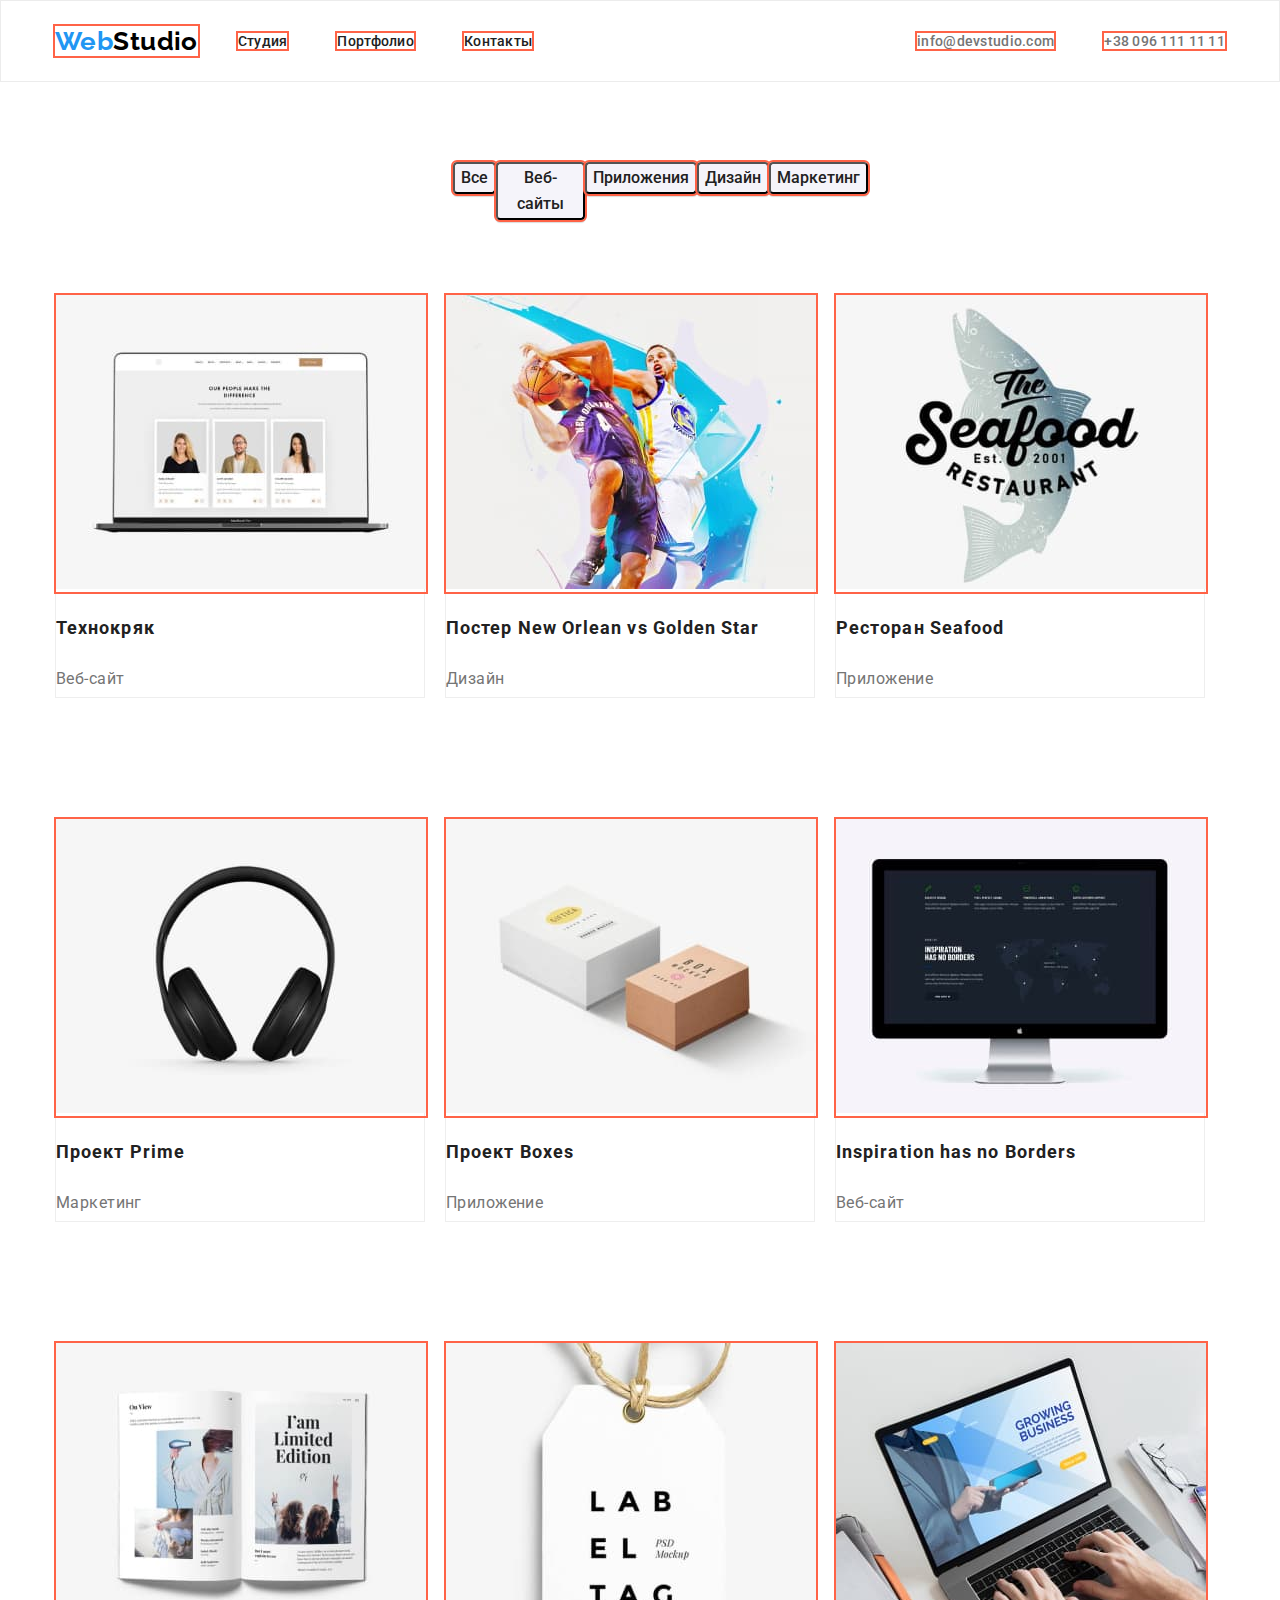
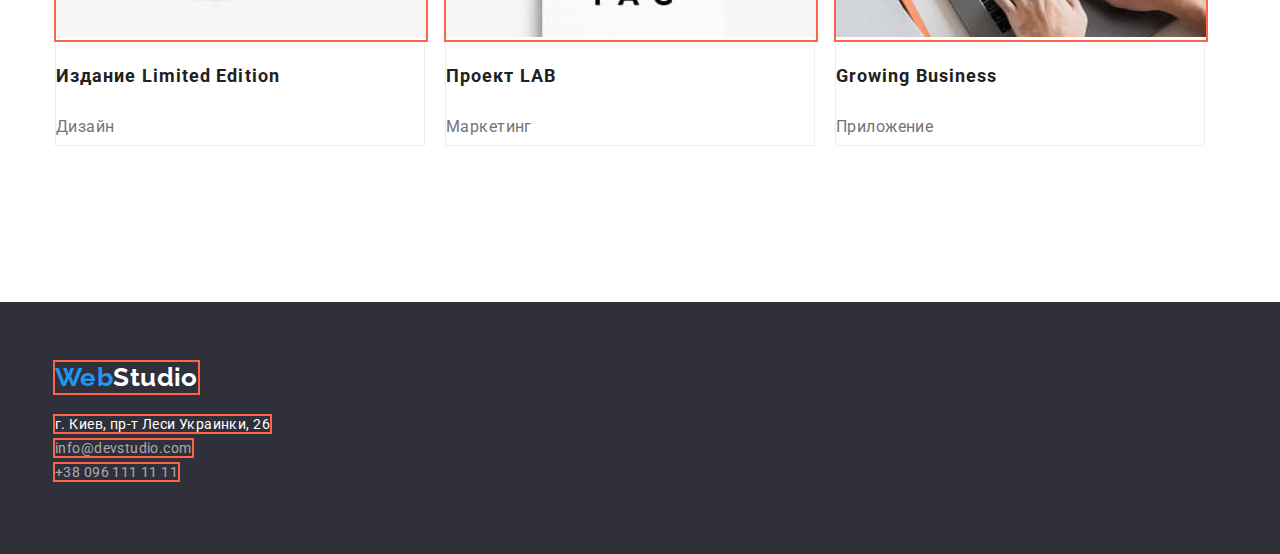
==== portfolio.html @ 57fbbf9f "hm3, v1" ====
<!DOCTYPE html>
<html lang="en">
<head>
    <meta charset="UTF-8">
    <meta http-equiv="X-UA-Compatible" content="IE=edge">
    <meta name="viewport" content="width=device-width, initial-scale=1.0">
    <title>Document</title>
    <link rel="preconnect" href="https://fonts.googleapis.com">
    <link rel="preconnect" href="https://fonts.gstatic.com" crossorigin>
    <link href="https://fonts.googleapis.com/css2?family=Raleway:wght@700&family=Roboto:wght@400;500;700;900&display=swap"
        rel="stylesheet">
    <link rel="stylesheet" href="https://cdn.jsdelivr.net/npm/modern-normalize@1.1.0/modern-normalize.min.css">
    <link rel="stylesheet" href="./css/styles.css">
<body>
    <header class="page-header">
        <div class="container">
            <nav class="navigation">
                <a class="logo link" href="./index.html" lang="en">Web<span class="logo-dark">Studio</span>
                </a>
                <ul class="menu-list list">
                    <li class="menu-item">
                        <a class="menu-link link" href="./index.html">Студия</a>
                    </li>
                    <li class="menu-item">
                        <a class="menu-link link" href="./portfolio.html">Портфолио</a>
                    </li>
                    <li class="menu-item">
                        <a class="menu-link link" href="#contacts">Контакты</a>
                    </li>
                </ul>
            </nav>
            <ul class="connection-list list">
                <li class="connection-item">
                    <a class="contact-mail link" href="mailto:info@devstudio.com">info@devstudio.com</a>
                </li>
                <li class="connection-item">
                    <a class="contact-phone-number link" href="tel:+380961111111">+38 096 111 11 11</a>
                </li>
            </ul>
        </div>
    </header>
    <section class="projects">
        <div class="container">
        <h1 class="skills-tittle">Портфолио</h1>
        <div class="buttons-list">
            <ul class="projects-directions-list list">
                <li class="projects-directions-item"><button class="direction-btn link" type="button">Все</button></li>
                <li class="projects-directions-item"><button class="direction-btn link" type="button">Веб-сайты</button></li>
                <li class="projects-directions-item"><button class="direction-btn link" type="button">Приложения</button></li>
                <li class="projects-directions-item"><button class="direction-btn link" type="button">Дизайн</button></li>
                <li class="projects-directions-item"><button class="direction-btn link" type="button">Маркетинг</button></li>
            </ul>
        </div>
        
        <ul class="cases-item list">
            <li class="cases-list">
                <div class="cases-div">
                    <a href="" class="case link">
                        <img src="./images/port_1_2(1).jpg" alt="ноутбук" width="370" height="294">
                        <h3 class="name-case">Технокряк</h3>
                        <p class="direction-case">Веб-сайт</p>
                    </a>
                </div>
               
            </li>
            <li class="cases-list">
                <div class="cases-div">
                    <a href="" class="case link">
                        <img src="./images/port_3_2(1).jpg" alt="игроки баскетболла" width="370" height="294">
                        <h3 class="name-case">Постер <span lang="en">New Orlean vs Golden Star</span></h3>
                        <p class="direction-case">Дизайн</p>
                    </a>
                </div>
               
            </li>
            <li class="cases-list">
                <div class="cases-div">
                    <a href="" class="case link">
                        <img src="./images/port_2_3(1).jpg" alt="логотип ресторана" width="370" height="294">
                        <h3 class="name-case">Ресторан <span lang="en">Seafood</span></h3>
                        <p class="direction-case">Приложение</p>
                    </a>
                </div>
               
            </li>
            <li class="cases-list">
                <div class="cases-div">
                    <a href="" class="case link">
                        <img src="./images/port_4_2(1).jpg" alt="наушники" width="370" height="294">
                        <h3 class="name-case">Проект <span lang="en">Prime</span></h3>
                        <p class="direction-case">Маркетинг</p>
                    </a>
                </div>
                
            </li>
            <li class="cases-list">
                <div class="cases-div">
                    <a href="" class="case link">
                        <img src="./images/port_2_2(1).jpg" alt="коробки" width="370" height="294">
                        <h3 class="name-case">Проект <span lang="en">Boxes</span></h3>
                        <p class="direction-case">Приложение</p>
                    </a>
                </div>
               
            </li>
            <li class="cases-list">
                <div class="cases-div">
                    <a href="" class="case link">
                        <img src="./images/port_1_1(1).jpg" alt="монитор" width="370" height="294">
                        <h3 class="name-case" lang="en">Inspiration has no Borders</h3>
                        <p class="direction-case">Веб-сайт</p>
                    </a>
                </div>
               
            </li>
            <li class="cases-list">
                <div class="cases-div">
                    <a href="" class="case link">
                        <img src="./images/port_3_1(1).jpg" alt="журнал" width="370" height="294">
                        <h3 class="name-case">Издание <span lang="en">Limited Edition</span></h3>
                        <p class="direction-case">Дизайн</p>
                    </a>
                </div>
               
            </li>
            <li class="cases-list">
                <div class="cases-div">
                    <a href="" class="case link">
                        <img src="./images/port_4_1(1).jpg" alt="визитка проекта" width="370" height="294">
                        <h3 class="name-case">Проект <span lang="en">LAB</span></h3>
                        <p class="direction-case">Маркетинг</p>
                    </a>
                </div>
                
            </li>
            <li class="cases-list">
                <div class="cases-div">
                    <a href="" class="case link">
                        <img src="./images/port_2_1(1).jpg" alt="руки на ноутбуке" width="370" height="294">
                        <h3 class="name-case" lang="en">Growing Business</h3>
                        <p class="direction-case">Приложение</p>
                    </a>
                </div>
                
            </li>
        </ul>
        </div>
    </section>
    <footer class="footer">
        <div class="container">
            <a class="logo footer-logo link" href="./index.html" lang="en">Web<span class="logo-light">Studio</span>
            </a>
            <address>
                <ul class="address-list list">
                    <li class="address-item">
                        <a class="geo-lokation link" href="https://goo.gl/maps/sMU2fEgYghPmnh6D7" target="_blank"
                            rel="noopener noreferrer">г. Киев, пр-т Леси
                            Украинки, 26</a>
                    </li>
                    <li class="address-item">
                        <a class="footer-contact-mail link" href="mailto:info@devstudio.com">info@devstudio.com</a>
                    </li>
                    <li class="address-item">
                        <a class="footer-contact-phone-number link" href="tel:+380961111111">+38 096 111 11 11</a>
                    </li>
                </ul>
        </div>
    </footer>
</body>
</html>
---- css/styles.css ----
html{
    box-sizing: border-box;
}

*, *::before, *::after{
    box-sizing: inherit;
}


:root{
    --main-font: 'Roboto',
    sans-serif;
    --secondary-font: 'Raleway',
    sans-serif;
    --main-color: #2196f3;
    --logo-color: #000000;
    --tittle-color: #212121;
    --description-color: #757575;
    --btn-ftr-color: #FFFFFF;
    --contact-color: rgba(255, 255, 255, 0.6);
    --background-color: #2F303A;
    --button-color: #188CE8;
    --employees-color: #F5F4FA;

}
body{
    font-family: var(--main-font);
    background-color: var(--btn-ftr-color);
    color: var(--tittle-color);
    font-size: 14px;
    letter-spacing: 0.03em;

}
.link {
    text-decoration: none;
}

.list {
    list-style: none;
}

.container{
    width: 1200px;
    margin: 0 auto;
    padding-left: 15px;
    padding-right:15px;
    /* outline: 2px solid tomato; */
}
/*===========HEADER=========*/
.logo{
    font-family: var(--secondary-font);
    font-weight: 700;
    font-size: 26px;
    line-height: 1.19;
    
    /* identical to box height */
    /*letter-spacing: 0.03em;*/
    
    color: var(--main-color);
}


.logo-dark{
    font-family: var(--secondary-font);
    font-weight: 700;
    font-size: 26px;
    line-height: 1.19;
    
    /* identical to box height */
    /*letter-spacing: 0.03em;*/
    color: var(--logo-color);
}
.logo-light {
    font-family: var(--secondary-font);
    font-weight: 700;
    font-size: 26px;
    line-height: 1.19;

    /* identical to box height */
    /*letter-spacing: 0.03em;*/
    color: var(--btn-ftr-color);
}



.menu-link {
    font-weight: 500;
    /*font-size: 14px;*/
    line-height: 1.14;
    letter-spacing: 0.02em;
    
    color: var(--tittle-color);
}
.menu-link:hover,
.menu-link:focus{
    color: var(--main-color);
}
.current{
    color: var(--main-color);
}

.contact-mail, .contact-phone-number{
    font-weight: 500;
    /*font-size: 14px;*/
    line-height: 1.14;
    letter-spacing: 0.02em;
    color: var(--description-color);
}
.contact-mail:hover,
.contact-mail:focus{
    color: var(--main-color);
}
.contact-phone-number:hover,
.contact-phone-number:focus{
    color: var(--main-color);
}


/*vertikal-align: center*/
.menu-item {
    padding-right: 50px;
}

.page-header .container {
display:flex;
align-items:center;
height: 80px;
}
.page-header{
   border: 1px solid #ECECEC
    /* height: 80px; */
    /* align-items: center; */
}
.navigation {
    display: flex;
    align-items:center;

    box-sizing: border-box;
}

.menu-list {
    display: flex;
align-items: center;
}

.connection-list {
    display: flex;
    align-items: center;

    margin-left: auto;
}

.connection-item:not(:last-child){
padding-right: 50px;
}

.link{
    outline: 2px solid tomato;
}

/*===========HEADER=========*/

/*===========HERO=========*/
.hero{
    background-color: var(--background-color);
    width: 100%;
    height: 600px;

}
.hero .container{
    height: 600px;
}
.hero-tittle{
    font-weight: 900;
    font-size: 44px;
    line-height: 1.36;
    letter-spacing: 0.06em;
    text-transform: uppercase;
    
    color: var(--btn-ftr-color);
    text-align: center;
    padding-top: 200px;
    width:696px;
    display:block;
    margin: 0 auto;
}
.modal-btn{
    font-family: var(--main-font);
    cursor: pointer;
    font-weight: 700;
    font-size: 16px;
    line-height: 1.88;
    letter-spacing: 0.06em;
    
    color: var(--btn-ftr-color);
    background-color: var(--main-color);
  /* margin-right: 500px;
  margin-left: 500px; */
  display:block;
  margin:0 auto;
  margin-top:30px;
  padding-top:10px;
  padding-bottom: 10px;
  padding-left: 35px;
  padding-right: 35px;
  border-radius: 4px;
  border-color: #2196f3;
}
.modal-btn:hover,
.modal-btn:focus{
    color: var(--button-color);
}


/*===========HERO=========*/

/*===========SKILLS=========*/
.skills{
    margin-top: 94px;
}

.skills-tittle{
    position: absolute;
    width: 1px;
    height: 1px;
    margin: -1px;
    border: 0;
    padding: 0;

    white-space: nowrap;
    clip-path: inset(100%);
    clip: rect(0 0 0 0);
    overflow: hidden;
}
.skills-suptittle{
    font-weight: 700;
    /*font-size: 14px;*/
    line-height: 1.14;
    /*letter-spacing: 0.03em;*/
    text-transform: uppercase;
    
    color: var(--tittle-color);
    margin-top:0px;
}
.skills-text{
    /*font-size: 14px;*/
    line-height: 1.71;
    width: 270px;
    height:75px;
    /* or 171% */
   /* letter-spacing: 0.03em;*/
    
    color: var(--description-color);
}
.skills .container {
    height: 101px;
    /* margin-top: 94px; */
}

.skills-list{
    display:flex;
    /* width: 1200px; */
    padding-left: 15px;
    padding-right:15px;
    margin: 0 auto;
}



.skills-item:not(:last-child){
    padding-right:30px;
}

/* .skills{
    padding-top:94px;
} */

/*===========SKILLS=========*/

/*===========GALLERY=========*/
.tittle{
    font-weight: 700;
    font-size: 36px;
    line-height: 1.17;
    /*letter-spacing: 0.03em;*/
    margin-top:0px;
    text-align: center;
    color: var(--tittle-color);
}
.gallery .container{
/* height: 386px; */
/* margin-top: 94px; */
}
.gallery{
    display: flex;
    margin-top: 94px;
}
.gallery-list{
    display: flex;
    padding-left: 0px;
}
.gallery-item:not(:last-child) {
    padding-right: 30px;
}
/*===========GALLERY=========*/

/*===========EMPLOYEES=========*/
.employees {
    width: 100%;
    background-color: var(--employees-color);
    display: flex;
    margin-top: 94px;
}
.employees-name{
    font-weight: 500;
    font-size: 16px;
    line-height: 1.19;
    /*letter-spacing: 0.03em;*/
    
    color: var(--tittle-color);
    margin-top: 0px;
    padding-top:30px;
    text-align: center;
}
.employees-position{
    font-size: 16px;
    line-height: 1.19;
    /*letter-spacing: 0.03em;*/
    text-align: center;
    color: var(--description-color);
    padding-bottom: 30px;
}
.employees .container{
    height: 648px;
    /* margin-top: 94px; */
}
.employees-list{
    display: flex;
    padding-left:0px;
}

.employees-card:not(:last-child){
    padding-right: 30px;
}

.employees-subscription{
    background: #FFFFFF;
    box-shadow: 0px 1px 3px rgba(0, 0, 0, 0.12), 0px 1px 1px rgba(0, 0, 0, 0.14), 0px 2px 1px rgba(0, 0, 0, 0.2);
        border-radius: 0px 0px 4px 4px;
       
}
/*===========EMPLOYEES=========*/

/*===========FOOTER=========*/
.footer{
    background-color: var(--background-color);
    width: 100%;
    height: 252px;
}
.footer .container{
    height: 252px;
}
.address-item{
    font-style: normal;
}
.geo-lokation{
    /*font-size: 14px;*/
    line-height: 1.71;
    
    /* or 171% */
    /*letter-spacing: 0.03em;*/
    
    color: var(--btn-ftr-color);
}
.footer-contact-mail{
    /*font-size: 14px;*/
    line-height: 1.71;
    
    /* or 171% */
    /*letter-spacing: 0.03em;*/
    
    color: var(--contact-color);
}
.footer-contact-phone-number{
    /*font-size: 14px;*/
    line-height: 1.71;
    
    /* or 171% */
    /*letter-spacing: 0.03em;*/
    
    color: var(--contact-color);
}
.footer-contact-mail:hover,
.footer-contact-mail:focus {
    color: var(--main-color);
}

.footer-contact-phone-number:hover,
.footer-contact-phone-number:focus {
    color: var(--main-color);
}
.geo-lokation:hover,
.geo-lokation:focus{
    color: var(--main-color);
}

.footer-logo{
    display:inline-block;
    margin-top:60px;
}

.address-list{
    display: inline-block;
    margin-top: 20px;
    padding-left: 0px;
}
/*===========FOOTER=========*/
 
/*===========PROJECTS=========*/
/*.all-projects{
    cursor: pointer;
    font-weight: 500;
    font-size: 16px;
    line-height: 1.62;
    letter-spacing: 0.03em;
    
    color: var(--third-color);
}
.all-projects:hover,
.all-projects:focus{
    background-color: var(--first-color);
    color: var(--fifth-color);
}*/
.direction-btn{
    box-shadow: 0px 3px 1px rgba(0, 0, 0, 0.1), 0px 1px 2px rgba(0, 0, 0, 0.08),
            0px 2px 2px rgba(0, 0, 0, 0.12);
        border-radius: 4px;
        background-color: #f5f4fa;
    font-family: var(--main-font);
    cursor: pointer;
    font-weight: 500;
    font-size: 16px;
    line-height: 1.62;
    /*letter-spacing: 0.03em;*/
    background-color: var(--employees-color);
    color: var(--tittle-color);
    box-shadow: 0px 3px 1px rgba(0,0,0,0.1),0px 1px 2px rgba(0, 0, );
}
.direction-btn:hover,
.direction-btn:focus{
    background-color: var(--main-color);
    color: var(--btn-ftr-color);
}
.name-case{
    font-weight: 700;
    font-size: 18px;
    line-height: 2.0;
    
    /* identical to box height, or 200% */
    letter-spacing: 0.06em;
    
    color: var(--tittle-color);
}
.direction-case{
    font-size: 16px;
    line-height: 1.88;
    
    /* identical to box height, or 188% */
    /*letter-spacing: 0.03em;*/
    
    color: var(--description-color);
}
.projects{
    display: flex;
    padding-bottom:82px;
}

.projects .container{
    /* height: 1360px; */
}
.projects-directions-list{
    display: flex;
margin: 0 auto;
}

.buttons-list{
padding-top:80px;
   width: 455px;
  margin: 0 auto;
 
}

.cases-item{
    padding-left:0px;
    display:flex;
    flex-wrap: wrap;
}

.cases-div{
   
background: #FFFFFF;
    border: 1px solid #EEEEEE;
    margin-top:30px;
    margin-bottom:30px;
width: 370px;
height: 404px;
}

.cases-list:not(:last-child){
    margin-right:20px;
}

.cases-list{
    flex-basis: calc(100% / 3 - 30px);
      
        margin-top: 30px;
        margin-bottom: 30px;
}

/*===========PROJECTS=========*/
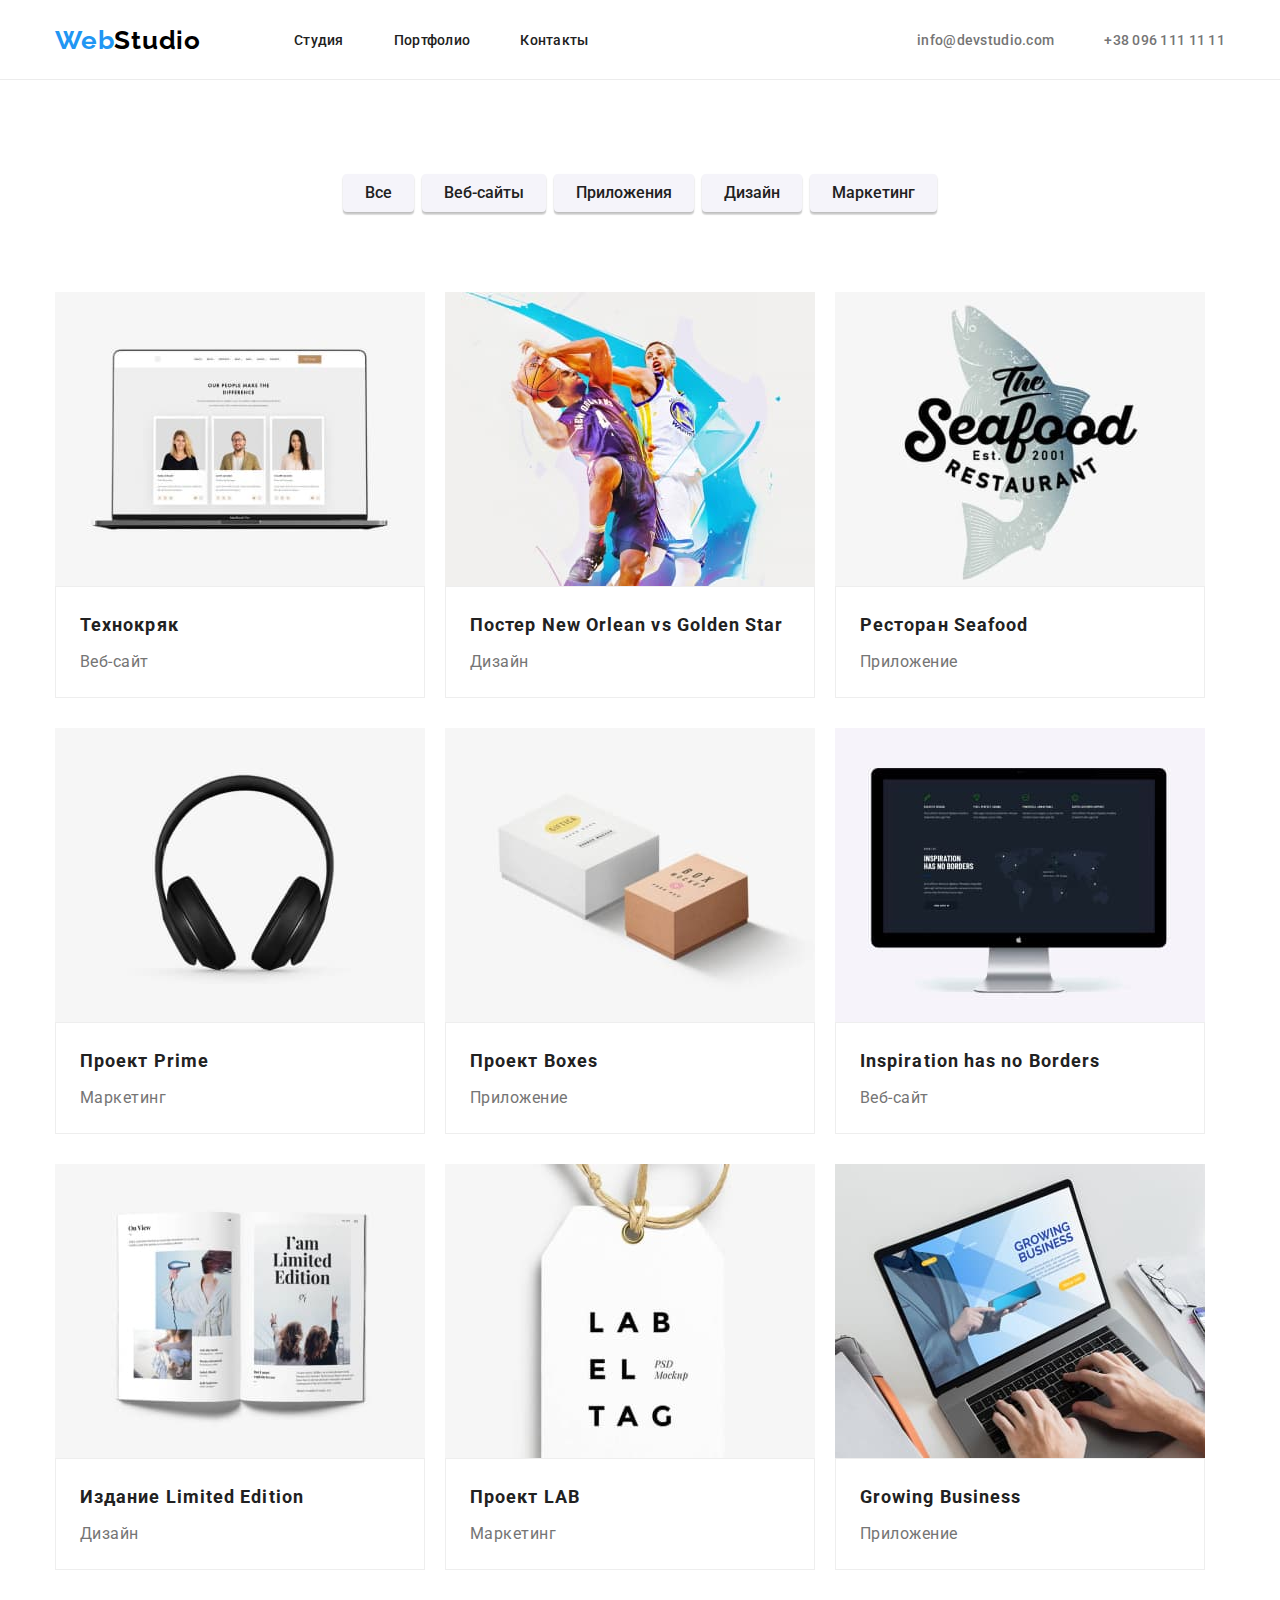
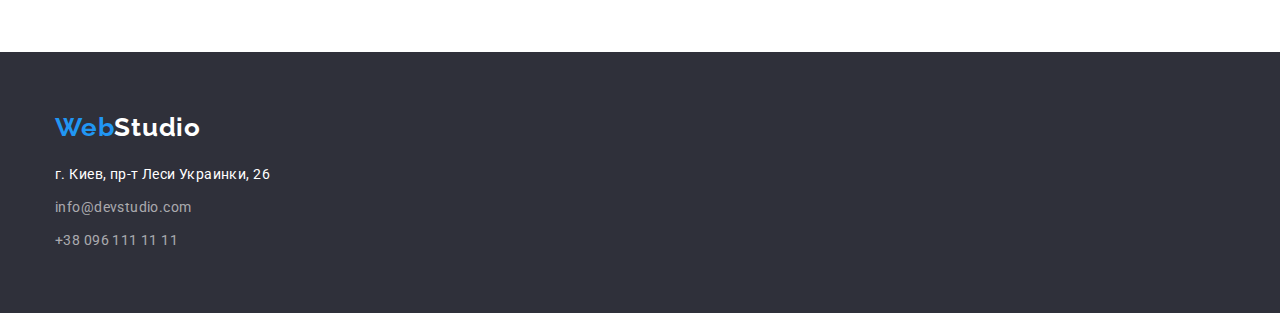
==== commit 2d5af2d3: "правки от 21.06" ====
--- a/portfolio.html
+++ b/portfolio.html
@@ -39,10 +39,10 @@
             </ul>
         </div>
     </header>
-    <section class="projects">
+    <section class="projects section">
         <div class="container">
         <h1 class="skills-tittle">Портфолио</h1>
-        <div class="buttons-list">
+        <!-- <div class="buttons-list"> -->
             <ul class="projects-directions-list list">
                 <li class="projects-directions-item"><button class="direction-btn link" type="button">Все</button></li>
                 <li class="projects-directions-item"><button class="direction-btn link" type="button">Веб-сайты</button></li>
@@ -50,98 +50,115 @@
                 <li class="projects-directions-item"><button class="direction-btn link" type="button">Дизайн</button></li>
                 <li class="projects-directions-item"><button class="direction-btn link" type="button">Маркетинг</button></li>
             </ul>
-        </div>
+        <!-- </div> -->
         
         <ul class="cases-item list">
             <li class="cases-list">
-                <div class="cases-div">
+                
                     <a href="" class="case link">
                         <img src="./images/port_1_2(1).jpg" alt="ноутбук" width="370" height="294">
+                        <div class="cases-div">
                         <h3 class="name-case">Технокряк</h3>
                         <p class="direction-case">Веб-сайт</p>
+                    </div>
                     </a>
-                </div>
+                
                
             </li>
             <li class="cases-list">
-                <div class="cases-div">
+                
                     <a href="" class="case link">
                         <img src="./images/port_3_2(1).jpg" alt="игроки баскетболла" width="370" height="294">
+                        <div class="cases-div">
                         <h3 class="name-case">Постер <span lang="en">New Orlean vs Golden Star</span></h3>
                         <p class="direction-case">Дизайн</p>
+                        </div>
                     </a>
-                </div>
+               
                
             </li>
             <li class="cases-list">
-                <div class="cases-div">
+               
                     <a href="" class="case link">
                         <img src="./images/port_2_3(1).jpg" alt="логотип ресторана" width="370" height="294">
+                        <div class="cases-div">
                         <h3 class="name-case">Ресторан <span lang="en">Seafood</span></h3>
                         <p class="direction-case">Приложение</p>
+                        </div>
                     </a>
-                </div>
+                
                
             </li>
             <li class="cases-list">
-                <div class="cases-div">
+                
                     <a href="" class="case link">
                         <img src="./images/port_4_2(1).jpg" alt="наушники" width="370" height="294">
+                        <div class="cases-div">
                         <h3 class="name-case">Проект <span lang="en">Prime</span></h3>
                         <p class="direction-case">Маркетинг</p>
+                        </div>
                     </a>
-                </div>
+                
                 
             </li>
             <li class="cases-list">
-                <div class="cases-div">
+                
                     <a href="" class="case link">
                         <img src="./images/port_2_2(1).jpg" alt="коробки" width="370" height="294">
+                        <div class="cases-div">
                         <h3 class="name-case">Проект <span lang="en">Boxes</span></h3>
                         <p class="direction-case">Приложение</p>
+                        </div>
                     </a>
-                </div>
+              
                
             </li>
             <li class="cases-list">
-                <div class="cases-div">
+                
                     <a href="" class="case link">
                         <img src="./images/port_1_1(1).jpg" alt="монитор" width="370" height="294">
+                        <div class="cases-div">
                         <h3 class="name-case" lang="en">Inspiration has no Borders</h3>
                         <p class="direction-case">Веб-сайт</p>
+                        </div>
                     </a>
-                </div>
+                
                
             </li>
             <li class="cases-list">
-                <div class="cases-div">
+                
                     <a href="" class="case link">
                         <img src="./images/port_3_1(1).jpg" alt="журнал" width="370" height="294">
+                        <div class="cases-div">
                         <h3 class="name-case">Издание <span lang="en">Limited Edition</span></h3>
                         <p class="direction-case">Дизайн</p>
+                        </div>
                     </a>
-                </div>
+                
                
             </li>
             <li class="cases-list">
-                <div class="cases-div">
+                
                     <a href="" class="case link">
                         <img src="./images/port_4_1(1).jpg" alt="визитка проекта" width="370" height="294">
+                        <div class="cases-div">
                         <h3 class="name-case">Проект <span lang="en">LAB</span></h3>
                         <p class="direction-case">Маркетинг</p>
+                        </div>
                     </a>
-                </div>
+                
                 
             </li>
             <li class="cases-list">
-                <div class="cases-div">
+                
                     <a href="" class="case link">
                         <img src="./images/port_2_1(1).jpg" alt="руки на ноутбуке" width="370" height="294">
+                        <div class="cases-div">
                         <h3 class="name-case" lang="en">Growing Business</h3>
                         <p class="direction-case">Приложение</p>
+                        </div>
                     </a>
-                </div>
-                
+               
             </li>
         </ul>
         </div>
@@ -150,7 +167,7 @@
         <div class="container">
             <a class="logo footer-logo link" href="./index.html" lang="en">Web<span class="logo-light">Studio</span>
             </a>
-            <address>
+            <address class="address-footer">
                 <ul class="address-list list">
                     <li class="address-item">
                         <a class="geo-lokation link" href="https://goo.gl/maps/sMU2fEgYghPmnh6D7" target="_blank"
@@ -164,6 +181,7 @@
                         <a class="footer-contact-phone-number link" href="tel:+380961111111">+38 096 111 11 11</a>
                     </li>
                 </ul>
+            </address>
         </div>
     </footer>
 </body>
--- a/css/styles.css
+++ b/css/styles.css
@@ -1,6 +1,4 @@
-html{
-    box-sizing: border-box;
-}
+
 
 *, *::before, *::after{
     box-sizing: inherit;
@@ -23,14 +21,51 @@
     --employees-color: #F5F4FA;
 
 }
-body{
+
+html {
+    width: 100%;
+    max-width: 100%;
+    overflow-x: hidden;
+    box-sizing: border-box;
+}
+
+body {
+    width: 100%;
+    margin: 0;
+    overflow-x: hidden;
     font-family: var(--main-font);
-    background-color: var(--btn-ftr-color);
-    color: var(--tittle-color);
-    font-size: 14px;
-    letter-spacing: 0.03em;
-
-}
+        background-color: var(--btn-ftr-color);
+        color: var(--tittle-color);
+        font-size: 14px;
+        letter-spacing: 0.03em;
+}
+
+h1,
+h2,
+h3,
+h4,
+h5,
+h6,
+p {
+    margin: 0;
+}
+
+ul,
+ol {
+    margin: 0;
+    padding: 0;
+}
+
+img {
+    display: block;
+    max-width: 100%;
+    height: auto;
+}
+.section{
+    padding-top: 94px;
+    padding-bottom: 94px;
+}
+
 .link {
     text-decoration: none;
 }
@@ -54,7 +89,7 @@
     line-height: 1.19;
     
     /* identical to box height */
-    /*letter-spacing: 0.03em;*/
+    letter-spacing: 0.03em;
     
     color: var(--main-color);
 }
@@ -88,8 +123,9 @@
     /*font-size: 14px;*/
     line-height: 1.14;
     letter-spacing: 0.02em;
-    
+    padding:30px 0px;
     color: var(--tittle-color);
+
 }
 .menu-link:hover,
 .menu-link:focus{
@@ -98,6 +134,8 @@
 .current{
     color: var(--main-color);
 }
+
+
 
 .contact-mail, .contact-phone-number{
     font-weight: 500;
@@ -105,6 +143,7 @@
     line-height: 1.14;
     letter-spacing: 0.02em;
     color: var(--description-color);
+    padding: 30px 0px;
 }
 .contact-mail:hover,
 .contact-mail:focus{
@@ -117,19 +156,20 @@
 
 
 /*vertikal-align: center*/
-.menu-item {
-    padding-right: 50px;
+
+.menu-item:not(:last-child){
+    margin-right: 50px;
 }
 
 .page-header .container {
 display:flex;
-align-items:center;
+
 height: 80px;
 }
 .page-header{
-   border: 1px solid #ECECEC
-    /* height: 80px; */
-    /* align-items: center; */
+   border-bottom: 1px solid #ECECEC;
+    height: 80px;
+ 
 }
 .navigation {
     display: flex;
@@ -140,7 +180,8 @@
 
 .menu-list {
     display: flex;
-align-items: center;
+    align-items: center;
+    margin-left: 93px;
 }
 
 .connection-list {
@@ -150,26 +191,25 @@
     margin-left: auto;
 }
 
+
+
 .connection-item:not(:last-child){
-padding-right: 50px;
-}
-
-.link{
+margin-right: 50px;
+}
+
+/* .link{
     outline: 2px solid tomato;
-}
+} */
 
 /*===========HEADER=========*/
 
 /*===========HERO=========*/
 .hero{
     background-color: var(--background-color);
-    width: 100%;
-    height: 600px;
-
-}
-.hero .container{
-    height: 600px;
-}
+    padding:200px 0px;
+
+}
+
 .hero-tittle{
     font-weight: 900;
     font-size: 44px;
@@ -179,7 +219,7 @@
     
     color: var(--btn-ftr-color);
     text-align: center;
-    padding-top: 200px;
+    
     width:696px;
     display:block;
     margin: 0 auto;
@@ -201,14 +241,14 @@
   margin-top:30px;
   padding-top:10px;
   padding-bottom: 10px;
-  padding-left: 35px;
-  padding-right: 35px;
+  padding-left: 32px;
+  padding-right: 32px;
   border-radius: 4px;
-  border-color: #2196f3;
+  border:none;
 }
 .modal-btn:hover,
 .modal-btn:focus{
-    color: var(--button-color);
+    background-color: var(--button-color);
 }
 
 
@@ -216,7 +256,7 @@
 
 /*===========SKILLS=========*/
 .skills{
-    margin-top: 94px;
+    padding-top: 94px;
 }
 
 .skills-tittle{
@@ -234,13 +274,14 @@
 }
 .skills-suptittle{
     font-weight: 700;
-    /*font-size: 14px;*/
+    font-size: 14px;
     line-height: 1.14;
-    /*letter-spacing: 0.03em;*/
+    /* letter-spacing: 0.03em; */
     text-transform: uppercase;
     
     color: var(--tittle-color);
     margin-top:0px;
+    margin-bottom:10px;
 }
 .skills-text{
     /*font-size: 14px;*/
@@ -259,21 +300,12 @@
 
 .skills-list{
     display:flex;
-    /* width: 1200px; */
-    padding-left: 15px;
-    padding-right:15px;
-    margin: 0 auto;
-}
-
-
+   
+}
 
 .skills-item:not(:last-child){
-    padding-right:30px;
-}
-
-/* .skills{
-    padding-top:94px;
-} */
+    margin-right:30px;
+}
 
 /*===========SKILLS=========*/
 
@@ -282,71 +314,68 @@
     font-weight: 700;
     font-size: 36px;
     line-height: 1.17;
-    /*letter-spacing: 0.03em;*/
+    letter-spacing: 0.03em;
     margin-top:0px;
     text-align: center;
     color: var(--tittle-color);
-}
-.gallery .container{
-/* height: 386px; */
-/* margin-top: 94px; */
-}
+    margin-bottom: 50px;
+}
+
 .gallery{
-    display: flex;
-    margin-top: 94px;
+  padding:94px 0px;
 }
 .gallery-list{
     display: flex;
-    padding-left: 0px;
+    
 }
 .gallery-item:not(:last-child) {
-    padding-right: 30px;
+    margin-right: 30px;
 }
 /*===========GALLERY=========*/
 
 /*===========EMPLOYEES=========*/
 .employees {
-    width: 100%;
+    
     background-color: var(--employees-color);
-    display: flex;
-    margin-top: 94px;
+    padding:94px 0px;
 }
 .employees-name{
     font-weight: 500;
     font-size: 16px;
     line-height: 1.19;
-    /*letter-spacing: 0.03em;*/
+    letter-spacing: 0.03em;
     
     color: var(--tittle-color);
     margin-top: 0px;
-    padding-top:30px;
+    /* padding-top:30px; */
     text-align: center;
 }
 .employees-position{
     font-size: 16px;
     line-height: 1.19;
-    /*letter-spacing: 0.03em;*/
+    letter-spacing: 0.03em;
     text-align: center;
     color: var(--description-color);
+    margin-top: 10px;
+}
+
+.employees-list{
+    display: flex;
+   
+}
+
+.employees-card:not(:last-child){
+    margin-right: 30px;
+}
+
+
+
+.employees-subscription{
+    padding-top: 30px;
     padding-bottom: 30px;
-}
-.employees .container{
-    height: 648px;
-    /* margin-top: 94px; */
-}
-.employees-list{
-    display: flex;
-    padding-left:0px;
-}
-
-.employees-card:not(:last-child){
-    padding-right: 30px;
-}
-
-.employees-subscription{
-    background: #FFFFFF;
+    background: var(--btn-ftr-color);
     box-shadow: 0px 1px 3px rgba(0, 0, 0, 0.12), 0px 1px 1px rgba(0, 0, 0, 0.14), 0px 2px 1px rgba(0, 0, 0, 0.2);
-        border-radius: 0px 0px 4px 4px;
+    border-radius: 0px 0px 4px 4px;
        
 }
 /*===========EMPLOYEES=========*/
@@ -354,39 +383,37 @@
 /*===========FOOTER=========*/
 .footer{
     background-color: var(--background-color);
-    width: 100%;
-    height: 252px;
-}
-.footer .container{
-    height: 252px;
-}
+   
+    padding: 60px 0;
+}
+
 .address-item{
     font-style: normal;
 }
 .geo-lokation{
-    /*font-size: 14px;*/
+    font-size: 14px;
     line-height: 1.71;
     
     /* or 171% */
-    /*letter-spacing: 0.03em;*/
+    letter-spacing: 0.03em;
     
     color: var(--btn-ftr-color);
 }
 .footer-contact-mail{
-    /*font-size: 14px;*/
+    font-size: 14px;
     line-height: 1.71;
     
     /* or 171% */
-    /*letter-spacing: 0.03em;*/
+    letter-spacing: 0.03em;
     
     color: var(--contact-color);
 }
 .footer-contact-phone-number{
-    /*font-size: 14px;*/
+    font-size: 14px;
     line-height: 1.71;
     
     /* or 171% */
-    /*letter-spacing: 0.03em;*/
+    letter-spacing: 0.03em;
     
     color: var(--contact-color);
 }
@@ -403,17 +430,17 @@
 .geo-lokation:focus{
     color: var(--main-color);
 }
-
-.footer-logo{
-    display:inline-block;
-    margin-top:60px;
-}
-
-.address-list{
-    display: inline-block;
+.address-footer{
     margin-top: 20px;
-    padding-left: 0px;
-}
+}
+.address-item:not(:last-child){
+    margin-bottom: 9px;
+}
+
+/* .address-list{
+    margin-top: 20px;
+   
+} */
 /*===========FOOTER=========*/
  
 /*===========PROJECTS=========*/
@@ -434,8 +461,8 @@
 .direction-btn{
     box-shadow: 0px 3px 1px rgba(0, 0, 0, 0.1), 0px 1px 2px rgba(0, 0, 0, 0.08),
             0px 2px 2px rgba(0, 0, 0, 0.12);
-        border-radius: 4px;
-        background-color: #f5f4fa;
+    border-radius: 4px;
+    background-color: #f5f4fa;
     font-family: var(--main-font);
     cursor: pointer;
     font-weight: 500;
@@ -445,6 +472,8 @@
     background-color: var(--employees-color);
     color: var(--tittle-color);
     box-shadow: 0px 3px 1px rgba(0,0,0,0.1),0px 1px 2px rgba(0, 0, );
+    border:none;
+    padding: 6px 22px 6px 22px;
 }
 .direction-btn:hover,
 .direction-btn:focus{
@@ -455,10 +484,8 @@
     font-weight: 700;
     font-size: 18px;
     line-height: 2.0;
-    
     /* identical to box height, or 200% */
     letter-spacing: 0.06em;
-    
     color: var(--tittle-color);
 }
 .direction-case{
@@ -466,44 +493,44 @@
     line-height: 1.88;
     
     /* identical to box height, or 188% */
-    /*letter-spacing: 0.03em;*/
+    letter-spacing: 0.03em;
     
     color: var(--description-color);
+    margin-top: 4px;
 }
 .projects{
     display: flex;
     padding-bottom:82px;
 }
 
-.projects .container{
-    /* height: 1360px; */
-}
+
 .projects-directions-list{
     display: flex;
-margin: 0 auto;
-}
-
-.buttons-list{
-padding-top:80px;
-   width: 455px;
-  margin: 0 auto;
- 
-}
+    justify-content: center;
+}
+.projects-directions-item:not(:last-child){
+    margin-right: 8px;
+}
+
+
 
 .cases-item{
     padding-left:0px;
+    padding-top: 50px;
     display:flex;
     flex-wrap: wrap;
 }
 
 .cases-div{
    
-background: #FFFFFF;
+background: var(--btn-ftr-color);
     border: 1px solid #EEEEEE;
-    margin-top:30px;
-    margin-bottom:30px;
-width: 370px;
-height: 404px;
+    /* margin-top:30px;
+    margin-bottom:30px; */
+    padding-top: 20px;
+    padding-left: 24px;
+    padding-bottom: 20px;
+    width: 370px;
 }
 
 .cases-list:not(:last-child){
@@ -511,10 +538,9 @@
 }
 
 .cases-list{
-    flex-basis: calc(100% / 3 - 30px);
-      
-        margin-top: 30px;
-        margin-bottom: 30px;
+    flex-basis: calc(100% / 3 - 30px);   
+    margin-top: 30px;
+    /* margin-bottom: 30px; */
 }
 
 /*===========PROJECTS=========*/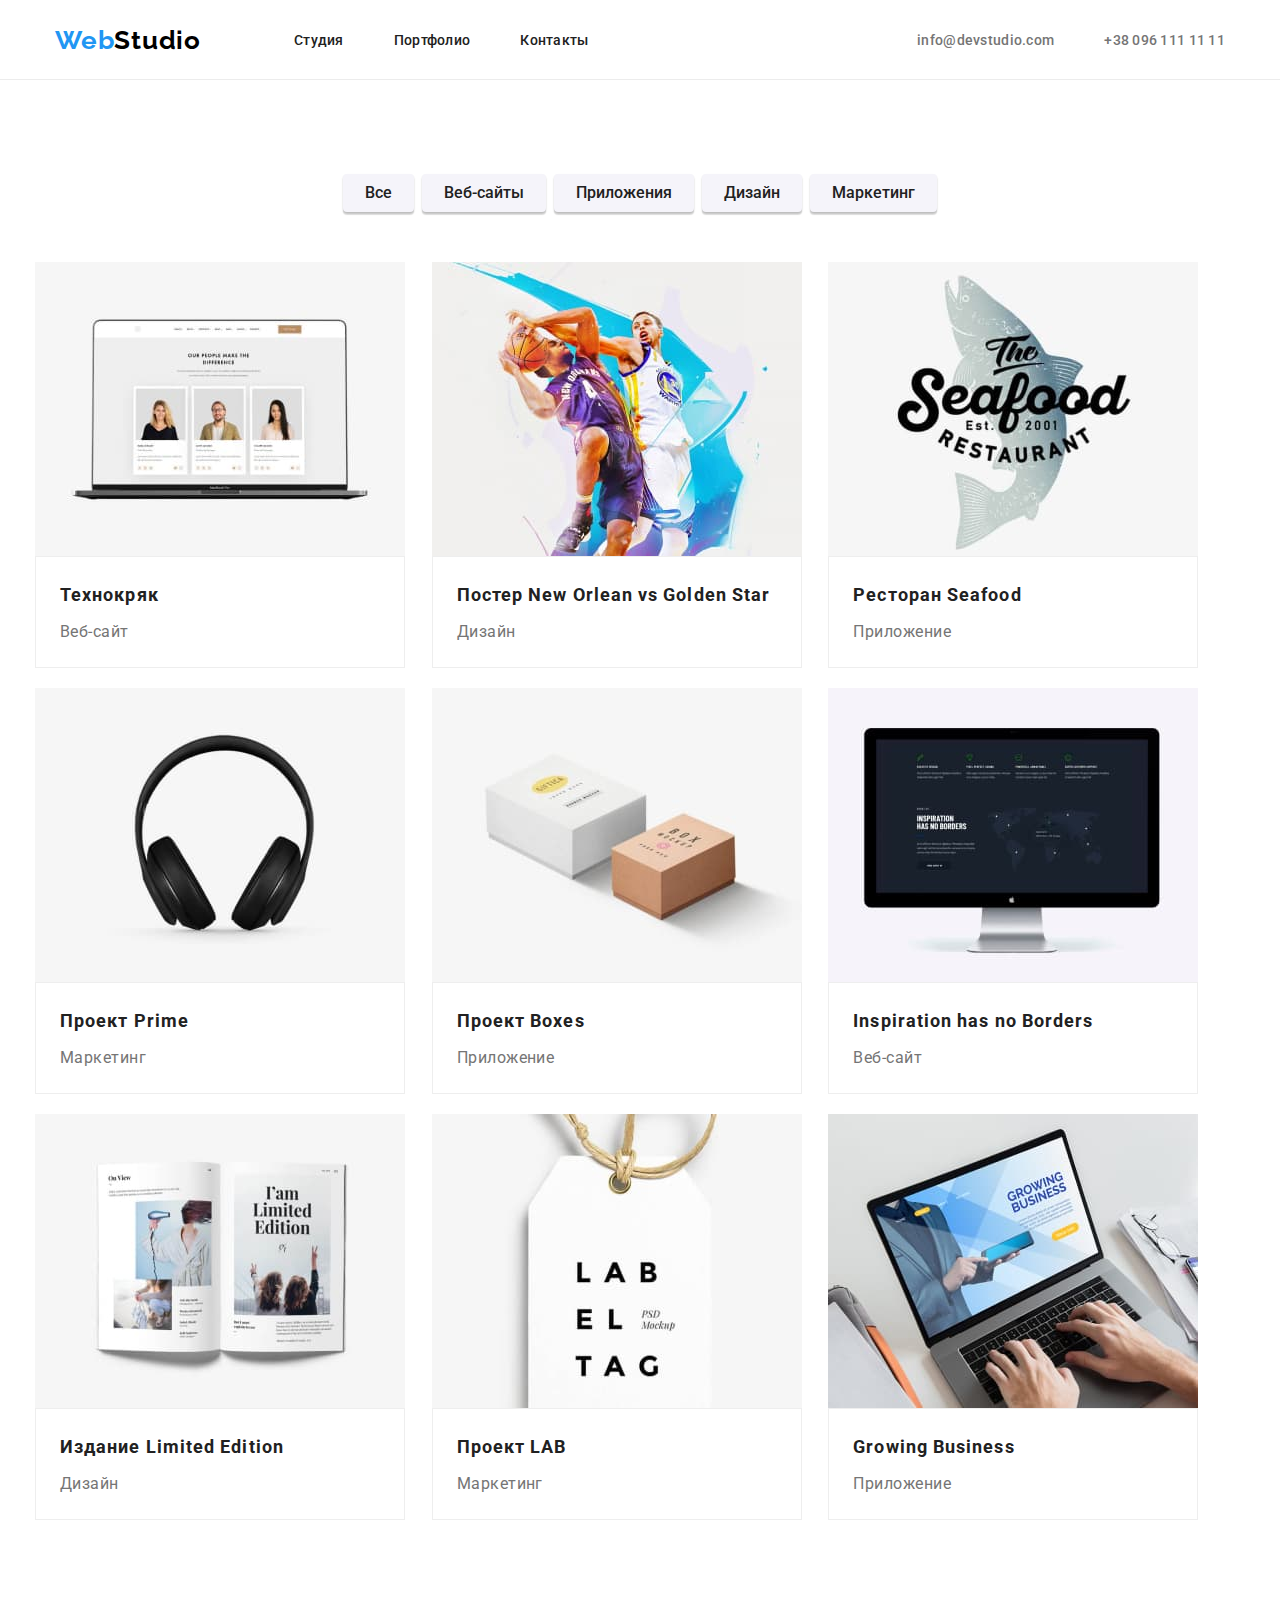
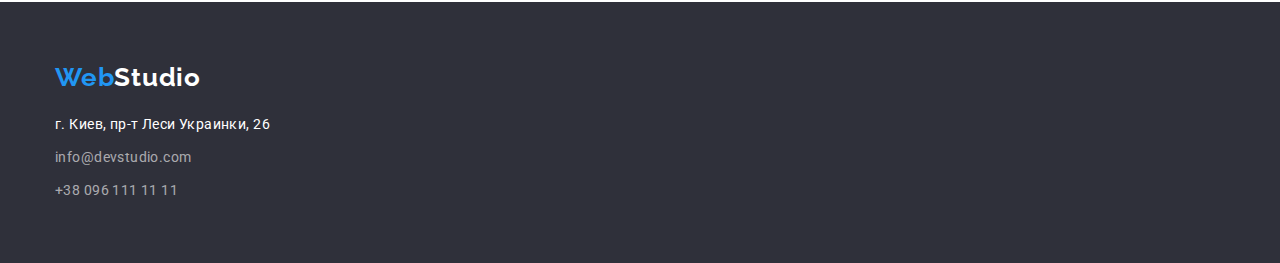
==== commit f576653d: "Add files via upload" ====
--- a/portfolio.html
+++ b/portfolio.html
@@ -1,188 +1,218 @@
-<!DOCTYPE html>
-<html lang="en">
-<head>
-    <meta charset="UTF-8">
-    <meta http-equiv="X-UA-Compatible" content="IE=edge">
-    <meta name="viewport" content="width=device-width, initial-scale=1.0">
-    <title>Document</title>
-    <link rel="preconnect" href="https://fonts.googleapis.com">
-    <link rel="preconnect" href="https://fonts.gstatic.com" crossorigin>
-    <link href="https://fonts.googleapis.com/css2?family=Raleway:wght@700&family=Roboto:wght@400;500;700;900&display=swap"
-        rel="stylesheet">
-    <link rel="stylesheet" href="https://cdn.jsdelivr.net/npm/modern-normalize@1.1.0/modern-normalize.min.css">
-    <link rel="stylesheet" href="./css/styles.css">
-<body>
-    <header class="page-header">
-        <div class="container">
-            <nav class="navigation">
-                <a class="logo link" href="./index.html" lang="en">Web<span class="logo-dark">Studio</span>
-                </a>
-                <ul class="menu-list list">
-                    <li class="menu-item">
-                        <a class="menu-link link" href="./index.html">Студия</a>
-                    </li>
-                    <li class="menu-item">
-                        <a class="menu-link link" href="./portfolio.html">Портфолио</a>
-                    </li>
-                    <li class="menu-item">
-                        <a class="menu-link link" href="#contacts">Контакты</a>
-                    </li>
-                </ul>
-            </nav>
-            <ul class="connection-list list">
-                <li class="connection-item">
-                    <a class="contact-mail link" href="mailto:info@devstudio.com">info@devstudio.com</a>
-                </li>
-                <li class="connection-item">
-                    <a class="contact-phone-number link" href="tel:+380961111111">+38 096 111 11 11</a>
-                </li>
-            </ul>
-        </div>
-    </header>
-    <section class="projects section">
-        <div class="container">
-        <h1 class="skills-tittle">Портфолио</h1>
-        <!-- <div class="buttons-list"> -->
-            <ul class="projects-directions-list list">
-                <li class="projects-directions-item"><button class="direction-btn link" type="button">Все</button></li>
-                <li class="projects-directions-item"><button class="direction-btn link" type="button">Веб-сайты</button></li>
-                <li class="projects-directions-item"><button class="direction-btn link" type="button">Приложения</button></li>
-                <li class="projects-directions-item"><button class="direction-btn link" type="button">Дизайн</button></li>
-                <li class="projects-directions-item"><button class="direction-btn link" type="button">Маркетинг</button></li>
-            </ul>
-        <!-- </div> -->
-        
-        <ul class="cases-item list">
-            <li class="cases-list">
-                
-                    <a href="" class="case link">
-                        <img src="./images/port_1_2(1).jpg" alt="ноутбук" width="370" height="294">
-                        <div class="cases-div">
-                        <h3 class="name-case">Технокряк</h3>
-                        <p class="direction-case">Веб-сайт</p>
-                    </div>
-                    </a>
-                
-               
-            </li>
-            <li class="cases-list">
-                
-                    <a href="" class="case link">
-                        <img src="./images/port_3_2(1).jpg" alt="игроки баскетболла" width="370" height="294">
-                        <div class="cases-div">
-                        <h3 class="name-case">Постер <span lang="en">New Orlean vs Golden Star</span></h3>
-                        <p class="direction-case">Дизайн</p>
-                        </div>
-                    </a>
-               
-               
-            </li>
-            <li class="cases-list">
-               
-                    <a href="" class="case link">
-                        <img src="./images/port_2_3(1).jpg" alt="логотип ресторана" width="370" height="294">
-                        <div class="cases-div">
-                        <h3 class="name-case">Ресторан <span lang="en">Seafood</span></h3>
-                        <p class="direction-case">Приложение</p>
-                        </div>
-                    </a>
-                
-               
-            </li>
-            <li class="cases-list">
-                
-                    <a href="" class="case link">
-                        <img src="./images/port_4_2(1).jpg" alt="наушники" width="370" height="294">
-                        <div class="cases-div">
-                        <h3 class="name-case">Проект <span lang="en">Prime</span></h3>
-                        <p class="direction-case">Маркетинг</p>
-                        </div>
-                    </a>
-                
-                
-            </li>
-            <li class="cases-list">
-                
-                    <a href="" class="case link">
-                        <img src="./images/port_2_2(1).jpg" alt="коробки" width="370" height="294">
-                        <div class="cases-div">
-                        <h3 class="name-case">Проект <span lang="en">Boxes</span></h3>
-                        <p class="direction-case">Приложение</p>
-                        </div>
-                    </a>
-              
-               
-            </li>
-            <li class="cases-list">
-                
-                    <a href="" class="case link">
-                        <img src="./images/port_1_1(1).jpg" alt="монитор" width="370" height="294">
-                        <div class="cases-div">
-                        <h3 class="name-case" lang="en">Inspiration has no Borders</h3>
-                        <p class="direction-case">Веб-сайт</p>
-                        </div>
-                    </a>
-                
-               
-            </li>
-            <li class="cases-list">
-                
-                    <a href="" class="case link">
-                        <img src="./images/port_3_1(1).jpg" alt="журнал" width="370" height="294">
-                        <div class="cases-div">
-                        <h3 class="name-case">Издание <span lang="en">Limited Edition</span></h3>
-                        <p class="direction-case">Дизайн</p>
-                        </div>
-                    </a>
-                
-               
-            </li>
-            <li class="cases-list">
-                
-                    <a href="" class="case link">
-                        <img src="./images/port_4_1(1).jpg" alt="визитка проекта" width="370" height="294">
-                        <div class="cases-div">
-                        <h3 class="name-case">Проект <span lang="en">LAB</span></h3>
-                        <p class="direction-case">Маркетинг</p>
-                        </div>
-                    </a>
-                
-                
-            </li>
-            <li class="cases-list">
-                
-                    <a href="" class="case link">
-                        <img src="./images/port_2_1(1).jpg" alt="руки на ноутбуке" width="370" height="294">
-                        <div class="cases-div">
-                        <h3 class="name-case" lang="en">Growing Business</h3>
-                        <p class="direction-case">Приложение</p>
-                        </div>
-                    </a>
-               
-            </li>
-        </ul>
-        </div>
-    </section>
-    <footer class="footer">
-        <div class="container">
-            <a class="logo footer-logo link" href="./index.html" lang="en">Web<span class="logo-light">Studio</span>
-            </a>
-            <address class="address-footer">
-                <ul class="address-list list">
-                    <li class="address-item">
-                        <a class="geo-lokation link" href="https://goo.gl/maps/sMU2fEgYghPmnh6D7" target="_blank"
-                            rel="noopener noreferrer">г. Киев, пр-т Леси
-                            Украинки, 26</a>
-                    </li>
-                    <li class="address-item">
-                        <a class="footer-contact-mail link" href="mailto:info@devstudio.com">info@devstudio.com</a>
-                    </li>
-                    <li class="address-item">
-                        <a class="footer-contact-phone-number link" href="tel:+380961111111">+38 096 111 11 11</a>
-                    </li>
-                </ul>
-            </address>
-        </div>
-    </footer>
-</body>
+<!DOCTYPE html>
+<html lang="en">
+<head>
+    <meta charset="UTF-8">
+    <meta http-equiv="X-UA-Compatible" content="IE=edge">
+    <meta name="viewport" content="width=device-width, initial-scale=1.0">
+    <title>Document</title>
+    <link rel="preconnect" href="https://fonts.googleapis.com">
+    <link rel="preconnect" href="https://fonts.gstatic.com" crossorigin>
+    <link href="https://fonts.googleapis.com/css2?family=Raleway:wght@700&family=Roboto:wght@400;500;700;900&display=swap"
+        rel="stylesheet">
+    <link rel="stylesheet" href="https://cdn.jsdelivr.net/npm/modern-normalize@1.1.0/modern-normalize.min.css">
+    <link rel="stylesheet" href="./css/styles.css">
+<body>
+    <header class="page-header">
+        <div class="container">
+            <nav class="navigation">
+                <a class="logo link" href="./index.html" lang="en">Web<span class="logo-dark">Studio</span>
+                </a>
+                <ul class="menu-list list">
+                    <li class="menu-item">
+                        <a class="menu-link link" href="./index.html">Студия</a>
+                    </li>
+                    <li class="menu-item">
+                        <a class="menu-link link" href="./portfolio.html">Портфолио</a>
+                    </li>
+                    <li class="menu-item">
+                        <a class="menu-link link" href="#contacts">Контакты</a>
+                    </li>
+                </ul>
+            </nav>
+            <ul class="connection-list list">
+                <li class="connection-item">
+                    <a class="contact-mail link" href="mailto:info@devstudio.com">info@devstudio.com</a>
+                </li>
+                <li class="connection-item">
+                    <a class="contact-phone-number link" href="tel:+380961111111">+38 096 111 11 11</a>
+                </li>
+            </ul>
+        </div>
+    </header>
+    <section class="projects section">
+        <div class="container">
+        <h1 class="skills-tittle">Портфолио</h1>
+        <!-- <div class="buttons-list"> -->
+            <ul class="projects-directions-list list">
+                <li class="projects-directions-item"><button class="direction-btn link" type="button">Все</button></li>
+                <li class="projects-directions-item"><button class="direction-btn link" type="button">Веб-сайты</button></li>
+                <li class="projects-directions-item"><button class="direction-btn link" type="button">Приложения</button></li>
+                <li class="projects-directions-item"><button class="direction-btn link" type="button">Дизайн</button></li>
+                <li class="projects-directions-item"><button class="direction-btn link" type="button">Маркетинг</button></li>
+            </ul>
+        <!-- </div> -->
+        
+        <ul class="cases-item list">
+            <li class="cases-list">
+                
+                    <a href="" class="case link">
+                        <div>
+                            <img src="./images/port_1_2(1).jpg" alt="ноутбук" width="370" height="294">
+                        </div>
+                        
+                        <div class="cases-div">
+                        <h3 class="name-case">Технокряк</h3>
+                        <p class="direction-case">Веб-сайт</p>
+                    </div>
+                    </a>
+                
+               
+            </li>
+            <li class="cases-list">
+                
+                    <a href="" class="case link">
+                        <div>
+                            <img src="./images/port_3_2(1).jpg" alt="игроки баскетболла" width="370" height="294">
+                        </div>
+                        
+                        <div class="cases-div">
+                        <h3 class="name-case">Постер <span lang="en">New Orlean vs Golden Star</span></h3>
+                        <p class="direction-case">Дизайн</p>
+                        </div>
+                    </a>
+               
+               
+            </li>
+            <li class="cases-list">
+               
+                    <a href="" class="case link">
+                        <div>
+                            <img src="./images/port_2_3(1).jpg" alt="логотип ресторана" width="370" height="294">
+                        </div>
+
+                        <div class="cases-div">
+                        <h3 class="name-case">Ресторан <span lang="en">Seafood</span></h3>
+                        <p class="direction-case">Приложение</p>
+                        </div>
+                    </a>
+                
+               
+            </li>
+            <li class="cases-list">
+                
+                    <a href="" class="case link">
+                        <div>
+                            <img src="./images/port_4_2(1).jpg" alt="наушники" width="370" height="294">
+                        </div>
+                       
+                        <div class="cases-div">
+                        <h3 class="name-case">Проект <span lang="en">Prime</span></h3>
+                        <p class="direction-case">Маркетинг</p>
+                        </div>
+                    </a>
+                
+                
+            </li>
+            <li class="cases-list">
+                
+                    <a href="" class="case link">
+                        <div>
+                            <img src="./images/port_2_2(1).jpg" alt="коробки" width="370" height="294">
+                        </div>
+
+                        <div class="cases-div">
+                        <h3 class="name-case">Проект <span lang="en">Boxes</span></h3>
+                        <p class="direction-case">Приложение</p>
+                        </div>
+                    </a>
+              
+               
+            </li>
+            <li class="cases-list">
+                
+                    <a href="" class="case link">
+                        <div>
+                            <img src="./images/port_1_1(1).jpg" alt="монитор" width="370" height="294">
+                        </div>
+                        
+                        <div class="cases-div">
+                        <h3 class="name-case" lang="en">Inspiration has no Borders</h3>
+                        <p class="direction-case">Веб-сайт</p>
+                        </div>
+                    </a>
+                
+               
+            </li>
+            <li class="cases-list">
+                
+                    <a href="" class="case link">
+                        <div>
+                            <img src="./images/port_3_1(1).jpg" alt="журнал" width="370" height="294">
+                        </div>
+                       
+                        <div class="cases-div">
+                        <h3 class="name-case">Издание <span lang="en">Limited Edition</span></h3>
+                        <p class="direction-case">Дизайн</p>
+                        </div>
+                    </a>
+                
+               
+            </li>
+            <li class="cases-list">
+                
+                    <a href="" class="case link">
+                        <div>
+                            <img src="./images/port_4_1(1).jpg" alt="визитка проекта" width="370" height="294">
+                        </div>
+                        
+                        <div class="cases-div">
+                        <h3 class="name-case">Проект <span lang="en">LAB</span></h3>
+                        <p class="direction-case">Маркетинг</p>
+                        </div>
+                    </a>
+                
+                
+            </li>
+            <li class="cases-list">
+                
+                    <a href="" class="case link">
+                        
+                            <div>
+                                <img src="./images/port_2_1(1).jpg" alt="руки на ноутбуке" width="370" height="294">
+                            </div>
+    
+                            <div class="cases-div">
+                            <h3 class="name-case" lang="en">Growing Business</h3>
+                            <p class="direction-case">Приложение</p>
+                            </div>
+                        </a>
+                     
+                      
+               
+            </li>
+        </ul>
+        </div>
+    </section>
+    <footer class="footer">
+        <div class="container">
+            <a class="logo footer-logo link" href="./index.html" lang="en">Web<span class="logo-light">Studio</span>
+            </a>
+            <address class="address-footer">
+                <ul class="address-list list">
+                    <li class="address-item">
+                        <a class="geo-lokation link" href="https://goo.gl/maps/sMU2fEgYghPmnh6D7" target="_blank"
+                            rel="noopener noreferrer">г. Киев, пр-т Леси
+                            Украинки, 26</a>
+                    </li>
+                    <li class="address-item">
+                        <a class="footer-contact-mail link" href="mailto:info@devstudio.com">info@devstudio.com</a>
+                    </li>
+                    <li class="address-item">
+                        <a class="footer-contact-phone-number link" href="tel:+380961111111">+38 096 111 11 11</a>
+                    </li>
+                </ul>
+            </address>
+        </div>
+    </footer>
+</body>
 </html>--- a/css/styles.css
+++ b/css/styles.css
@@ -1,546 +1,561 @@
-
-
-*, *::before, *::after{
-    box-sizing: inherit;
-}
-
-
-:root{
-    --main-font: 'Roboto',
-    sans-serif;
-    --secondary-font: 'Raleway',
-    sans-serif;
-    --main-color: #2196f3;
-    --logo-color: #000000;
-    --tittle-color: #212121;
-    --description-color: #757575;
-    --btn-ftr-color: #FFFFFF;
-    --contact-color: rgba(255, 255, 255, 0.6);
-    --background-color: #2F303A;
-    --button-color: #188CE8;
-    --employees-color: #F5F4FA;
-
-}
-
-html {
-    width: 100%;
-    max-width: 100%;
-    overflow-x: hidden;
-    box-sizing: border-box;
-}
-
-body {
-    width: 100%;
-    margin: 0;
-    overflow-x: hidden;
-    font-family: var(--main-font);
-        background-color: var(--btn-ftr-color);
-        color: var(--tittle-color);
-        font-size: 14px;
-        letter-spacing: 0.03em;
-}
-
-h1,
-h2,
-h3,
-h4,
-h5,
-h6,
-p {
-    margin: 0;
-}
-
-ul,
-ol {
-    margin: 0;
-    padding: 0;
-}
-
-img {
-    display: block;
-    max-width: 100%;
-    height: auto;
-}
-.section{
-    padding-top: 94px;
-    padding-bottom: 94px;
-}
-
-.link {
-    text-decoration: none;
-}
-
-.list {
-    list-style: none;
-}
-
-.container{
-    width: 1200px;
-    margin: 0 auto;
-    padding-left: 15px;
-    padding-right:15px;
-    /* outline: 2px solid tomato; */
-}
-/*===========HEADER=========*/
-.logo{
-    font-family: var(--secondary-font);
-    font-weight: 700;
-    font-size: 26px;
-    line-height: 1.19;
-    
-    /* identical to box height */
-    letter-spacing: 0.03em;
-    
-    color: var(--main-color);
-}
-
-
-.logo-dark{
-    font-family: var(--secondary-font);
-    font-weight: 700;
-    font-size: 26px;
-    line-height: 1.19;
-    
-    /* identical to box height */
-    /*letter-spacing: 0.03em;*/
-    color: var(--logo-color);
-}
-.logo-light {
-    font-family: var(--secondary-font);
-    font-weight: 700;
-    font-size: 26px;
-    line-height: 1.19;
-
-    /* identical to box height */
-    /*letter-spacing: 0.03em;*/
-    color: var(--btn-ftr-color);
-}
-
-
-
-.menu-link {
-    font-weight: 500;
-    /*font-size: 14px;*/
-    line-height: 1.14;
-    letter-spacing: 0.02em;
-    padding:30px 0px;
-    color: var(--tittle-color);
-
-}
-.menu-link:hover,
-.menu-link:focus{
-    color: var(--main-color);
-}
-.current{
-    color: var(--main-color);
-}
-
-
-
-.contact-mail, .contact-phone-number{
-    font-weight: 500;
-    /*font-size: 14px;*/
-    line-height: 1.14;
-    letter-spacing: 0.02em;
-    color: var(--description-color);
-    padding: 30px 0px;
-}
-.contact-mail:hover,
-.contact-mail:focus{
-    color: var(--main-color);
-}
-.contact-phone-number:hover,
-.contact-phone-number:focus{
-    color: var(--main-color);
-}
-
-
-/*vertikal-align: center*/
-
-.menu-item:not(:last-child){
-    margin-right: 50px;
-}
-
-.page-header .container {
-display:flex;
-
-height: 80px;
-}
-.page-header{
-   border-bottom: 1px solid #ECECEC;
-    height: 80px;
- 
-}
-.navigation {
-    display: flex;
-    align-items:center;
-
-    box-sizing: border-box;
-}
-
-.menu-list {
-    display: flex;
-    align-items: center;
-    margin-left: 93px;
-}
-
-.connection-list {
-    display: flex;
-    align-items: center;
-
-    margin-left: auto;
-}
-
-
-
-.connection-item:not(:last-child){
-margin-right: 50px;
-}
-
-/* .link{
-    outline: 2px solid tomato;
-} */
-
-/*===========HEADER=========*/
-
-/*===========HERO=========*/
-.hero{
-    background-color: var(--background-color);
-    padding:200px 0px;
-
-}
-
-.hero-tittle{
-    font-weight: 900;
-    font-size: 44px;
-    line-height: 1.36;
-    letter-spacing: 0.06em;
-    text-transform: uppercase;
-    
-    color: var(--btn-ftr-color);
-    text-align: center;
-    
-    width:696px;
-    display:block;
-    margin: 0 auto;
-}
-.modal-btn{
-    font-family: var(--main-font);
-    cursor: pointer;
-    font-weight: 700;
-    font-size: 16px;
-    line-height: 1.88;
-    letter-spacing: 0.06em;
-    
-    color: var(--btn-ftr-color);
-    background-color: var(--main-color);
-  /* margin-right: 500px;
-  margin-left: 500px; */
-  display:block;
-  margin:0 auto;
-  margin-top:30px;
-  padding-top:10px;
-  padding-bottom: 10px;
-  padding-left: 32px;
-  padding-right: 32px;
-  border-radius: 4px;
-  border:none;
-}
-.modal-btn:hover,
-.modal-btn:focus{
-    background-color: var(--button-color);
-}
-
-
-/*===========HERO=========*/
-
-/*===========SKILLS=========*/
-.skills{
-    padding-top: 94px;
-}
-
-.skills-tittle{
-    position: absolute;
-    width: 1px;
-    height: 1px;
-    margin: -1px;
-    border: 0;
-    padding: 0;
-
-    white-space: nowrap;
-    clip-path: inset(100%);
-    clip: rect(0 0 0 0);
-    overflow: hidden;
-}
-.skills-suptittle{
-    font-weight: 700;
-    font-size: 14px;
-    line-height: 1.14;
-    /* letter-spacing: 0.03em; */
-    text-transform: uppercase;
-    
-    color: var(--tittle-color);
-    margin-top:0px;
-    margin-bottom:10px;
-}
-.skills-text{
-    /*font-size: 14px;*/
-    line-height: 1.71;
-    width: 270px;
-    height:75px;
-    /* or 171% */
-   /* letter-spacing: 0.03em;*/
-    
-    color: var(--description-color);
-}
-.skills .container {
-    height: 101px;
-    /* margin-top: 94px; */
-}
-
-.skills-list{
-    display:flex;
-   
-}
-
-.skills-item:not(:last-child){
-    margin-right:30px;
-}
-
-/*===========SKILLS=========*/
-
-/*===========GALLERY=========*/
-.tittle{
-    font-weight: 700;
-    font-size: 36px;
-    line-height: 1.17;
-    letter-spacing: 0.03em;
-    margin-top:0px;
-    text-align: center;
-    color: var(--tittle-color);
-    margin-bottom: 50px;
-}
-
-.gallery{
-  padding:94px 0px;
-}
-.gallery-list{
-    display: flex;
-    
-}
-.gallery-item:not(:last-child) {
-    margin-right: 30px;
-}
-/*===========GALLERY=========*/
-
-/*===========EMPLOYEES=========*/
-.employees {
-    
-    background-color: var(--employees-color);
-    padding:94px 0px;
-}
-.employees-name{
-    font-weight: 500;
-    font-size: 16px;
-    line-height: 1.19;
-    letter-spacing: 0.03em;
-    
-    color: var(--tittle-color);
-    margin-top: 0px;
-    /* padding-top:30px; */
-    text-align: center;
-}
-.employees-position{
-    font-size: 16px;
-    line-height: 1.19;
-    letter-spacing: 0.03em;
-    text-align: center;
-    color: var(--description-color);
-    margin-top: 10px;
-}
-
-.employees-list{
-    display: flex;
-   
-}
-
-.employees-card:not(:last-child){
-    margin-right: 30px;
-}
-
-
-
-.employees-subscription{
-    padding-top: 30px;
-    padding-bottom: 30px;
-    background: var(--btn-ftr-color);
-    box-shadow: 0px 1px 3px rgba(0, 0, 0, 0.12), 0px 1px 1px rgba(0, 0, 0, 0.14), 0px 2px 1px rgba(0, 0, 0, 0.2);
-    border-radius: 0px 0px 4px 4px;
-       
-}
-/*===========EMPLOYEES=========*/
-
-/*===========FOOTER=========*/
-.footer{
-    background-color: var(--background-color);
-   
-    padding: 60px 0;
-}
-
-.address-item{
-    font-style: normal;
-}
-.geo-lokation{
-    font-size: 14px;
-    line-height: 1.71;
-    
-    /* or 171% */
-    letter-spacing: 0.03em;
-    
-    color: var(--btn-ftr-color);
-}
-.footer-contact-mail{
-    font-size: 14px;
-    line-height: 1.71;
-    
-    /* or 171% */
-    letter-spacing: 0.03em;
-    
-    color: var(--contact-color);
-}
-.footer-contact-phone-number{
-    font-size: 14px;
-    line-height: 1.71;
-    
-    /* or 171% */
-    letter-spacing: 0.03em;
-    
-    color: var(--contact-color);
-}
-.footer-contact-mail:hover,
-.footer-contact-mail:focus {
-    color: var(--main-color);
-}
-
-.footer-contact-phone-number:hover,
-.footer-contact-phone-number:focus {
-    color: var(--main-color);
-}
-.geo-lokation:hover,
-.geo-lokation:focus{
-    color: var(--main-color);
-}
-.address-footer{
-    margin-top: 20px;
-}
-.address-item:not(:last-child){
-    margin-bottom: 9px;
-}
-
-/* .address-list{
-    margin-top: 20px;
-   
-} */
-/*===========FOOTER=========*/
- 
-/*===========PROJECTS=========*/
-/*.all-projects{
-    cursor: pointer;
-    font-weight: 500;
-    font-size: 16px;
-    line-height: 1.62;
-    letter-spacing: 0.03em;
-    
-    color: var(--third-color);
-}
-.all-projects:hover,
-.all-projects:focus{
-    background-color: var(--first-color);
-    color: var(--fifth-color);
-}*/
-.direction-btn{
-    box-shadow: 0px 3px 1px rgba(0, 0, 0, 0.1), 0px 1px 2px rgba(0, 0, 0, 0.08),
-            0px 2px 2px rgba(0, 0, 0, 0.12);
-    border-radius: 4px;
-    background-color: #f5f4fa;
-    font-family: var(--main-font);
-    cursor: pointer;
-    font-weight: 500;
-    font-size: 16px;
-    line-height: 1.62;
-    /*letter-spacing: 0.03em;*/
-    background-color: var(--employees-color);
-    color: var(--tittle-color);
-    box-shadow: 0px 3px 1px rgba(0,0,0,0.1),0px 1px 2px rgba(0, 0, );
-    border:none;
-    padding: 6px 22px 6px 22px;
-}
-.direction-btn:hover,
-.direction-btn:focus{
-    background-color: var(--main-color);
-    color: var(--btn-ftr-color);
-}
-.name-case{
-    font-weight: 700;
-    font-size: 18px;
-    line-height: 2.0;
-    /* identical to box height, or 200% */
-    letter-spacing: 0.06em;
-    color: var(--tittle-color);
-}
-.direction-case{
-    font-size: 16px;
-    line-height: 1.88;
-    
-    /* identical to box height, or 188% */
-    letter-spacing: 0.03em;
-    
-    color: var(--description-color);
-    margin-top: 4px;
-}
-.projects{
-    display: flex;
-    padding-bottom:82px;
-}
-
-
-.projects-directions-list{
-    display: flex;
-    justify-content: center;
-}
-.projects-directions-item:not(:last-child){
-    margin-right: 8px;
-}
-
-
-
-.cases-item{
-    padding-left:0px;
-    padding-top: 50px;
-    display:flex;
-    flex-wrap: wrap;
-}
-
-.cases-div{
-   
-background: var(--btn-ftr-color);
-    border: 1px solid #EEEEEE;
-    /* margin-top:30px;
-    margin-bottom:30px; */
-    padding-top: 20px;
-    padding-left: 24px;
-    padding-bottom: 20px;
-    width: 370px;
-}
-
-.cases-list:not(:last-child){
-    margin-right:20px;
-}
-
-.cases-list{
-    flex-basis: calc(100% / 3 - 30px);   
-    margin-top: 30px;
-    /* margin-bottom: 30px; */
-}
-
+
+
+*, *::before, *::after{
+    box-sizing: inherit;
+}
+
+
+:root{
+    --main-font: 'Roboto',
+    sans-serif;
+    --secondary-font: 'Raleway',
+    sans-serif;
+    --main-color: #2196f3;
+    --logo-color: #000000;
+    --tittle-color: #212121;
+    --description-color: #757575;
+    --btn-ftr-color: #FFFFFF;
+    --contact-color: rgba(255, 255, 255, 0.6);
+    --background-color: #2F303A;
+    --button-color: #188CE8;
+    --employees-color: #F5F4FA;
+
+}
+
+html {
+    width: 100%;
+    max-width: 100%;
+    overflow-x: hidden;
+    box-sizing: border-box;
+}
+
+body {
+    width: 100%;
+    margin: 0;
+    overflow-x: hidden;
+    font-family: var(--main-font);
+        background-color: var(--btn-ftr-color);
+        color: var(--tittle-color);
+        font-size: 14px;
+        letter-spacing: 0.03em;
+}
+
+h1,
+h2,
+h3,
+h4,
+h5,
+h6,
+p {
+    margin: 0;
+}
+
+ul,
+ol {
+    margin: 0;
+    padding: 0;
+}
+
+img {
+    display: block;
+    max-width: 100%;
+    height: auto;
+}
+.section{
+    padding-top: 94px;
+    padding-bottom: 94px;
+}
+
+.link {
+    text-decoration: none;
+}
+
+.list {
+    list-style: none;
+}
+
+.container{
+    width: 1200px;
+    margin: 0 auto;
+    padding-left: 15px;
+    padding-right:15px;
+    /* outline: 2px solid tomato; */
+}
+/*===========HEADER=========*/
+.logo{
+    font-family: var(--secondary-font);
+    font-weight: 700;
+    font-size: 26px;
+    line-height: 1.19;
+    
+    /* identical to box height */
+    letter-spacing: 0.03em;
+    
+    color: var(--main-color);
+}
+
+
+.logo-dark{
+    font-family: var(--secondary-font);
+    font-weight: 700;
+    font-size: 26px;
+    line-height: 1.19;
+    
+    /* identical to box height */
+    /*letter-spacing: 0.03em;*/
+    color: var(--logo-color);
+}
+.logo-light {
+    font-family: var(--secondary-font);
+    font-weight: 700;
+    font-size: 26px;
+    line-height: 1.19;
+
+    /* identical to box height */
+    /*letter-spacing: 0.03em;*/
+    color: var(--btn-ftr-color);
+}
+
+
+
+.menu-link {
+    font-weight: 500;
+    /*font-size: 14px;*/
+    line-height: 1.14;
+    letter-spacing: 0.02em;
+    padding:30px 0px;
+    color: var(--tittle-color);
+
+}
+.menu-link:hover,
+.menu-link:focus{
+    color: var(--main-color);
+}
+.current{
+    color: var(--main-color);
+}
+
+
+
+.contact-mail, .contact-phone-number{
+    font-weight: 500;
+    /*font-size: 14px;*/
+    line-height: 1.14;
+    letter-spacing: 0.02em;
+    color: var(--description-color);
+    padding: 30px 0px;
+}
+.contact-mail:hover,
+.contact-mail:focus{
+    color: var(--main-color);
+}
+.contact-phone-number:hover,
+.contact-phone-number:focus{
+    color: var(--main-color);
+}
+
+
+/*vertikal-align: center*/
+
+.menu-item:not(:last-child){
+    margin-right: 50px;
+}
+
+.page-header .container {
+display:flex;
+
+height: 80px;
+}
+.page-header{
+   border-bottom: 1px solid #ECECEC;
+    height: 80px;
+ 
+}
+.navigation {
+    display: flex;
+    align-items:center;
+
+    box-sizing: border-box;
+}
+
+.menu-list {
+    display: flex;
+    align-items: center;
+    margin-left: 93px;
+}
+
+.connection-list {
+    display: flex;
+    align-items: center;
+
+    margin-left: auto;
+}
+
+
+
+.connection-item:not(:last-child){
+margin-right: 50px;
+}
+
+/* .link{
+    outline: 2px solid tomato;
+} */
+
+/*===========HEADER=========*/
+
+/*===========HERO=========*/
+.hero{
+    background-color: var(--background-color);
+    padding:200px 0px;
+
+}
+
+.hero-tittle{
+    font-weight: 900;
+    font-size: 44px;
+    line-height: 1.36;
+    letter-spacing: 0.06em;
+    text-transform: uppercase;
+    
+    color: var(--btn-ftr-color);
+    text-align: center;
+    
+    width:696px;
+    display:block;
+    margin: 0 auto;
+}
+.modal-btn{
+    font-family: var(--main-font);
+    cursor: pointer;
+    font-weight: 700;
+    font-size: 16px;
+    line-height: 1.88;
+    letter-spacing: 0.06em;
+    
+    color: var(--btn-ftr-color);
+    background-color: var(--main-color);
+  /* margin-right: 500px;
+  margin-left: 500px; */
+  display:block;
+  margin:0 auto;
+  margin-top:30px;
+  padding-top:10px;
+  padding-bottom: 10px;
+  padding-left: 32px;
+  padding-right: 32px;
+  border-radius: 4px;
+  border:none;
+}
+.modal-btn:hover,
+.modal-btn:focus{
+    background-color: var(--button-color);
+}
+
+
+/*===========HERO=========*/
+
+/*===========SKILLS=========*/
+.skills{
+    padding-top: 94px;
+}
+
+.skills-tittle{
+    position: absolute;
+    width: 1px;
+    height: 1px;
+    margin: -1px;
+    border: 0;
+    padding: 0;
+
+    white-space: nowrap;
+    clip-path: inset(100%);
+    clip: rect(0 0 0 0);
+    overflow: hidden;
+}
+.skills-suptittle{
+    font-weight: 700;
+    font-size: 14px;
+    line-height: 1.14;
+    /* letter-spacing: 0.03em; */
+    text-transform: uppercase;
+    
+    color: var(--tittle-color);
+    margin-top:0px;
+    margin-bottom:10px;
+}
+.skills-text{
+    /*font-size: 14px;*/
+    line-height: 1.71;
+    width: 270px;
+    height:75px;
+    /* or 171% */
+   /* letter-spacing: 0.03em;*/
+    
+    color: var(--description-color);
+}
+.skills .container {
+    height: 101px;
+    /* margin-top: 94px; */
+}
+
+.skills-list{
+    display:flex;
+   
+}
+
+.skills-item:not(:last-child){
+    margin-right:30px;
+}
+
+/*===========SKILLS=========*/
+
+/*===========GALLERY=========*/
+.tittle{
+    font-weight: 700;
+    font-size: 36px;
+    line-height: 1.17;
+    letter-spacing: 0.03em;
+    margin-top:0px;
+    text-align: center;
+    color: var(--tittle-color);
+    margin-bottom: 50px;
+}
+
+.gallery{
+  padding:94px 0px;
+}
+.gallery-list{
+    display: flex;
+    
+}
+.gallery-item:not(:last-child) {
+    margin-right: 30px;
+}
+/*===========GALLERY=========*/
+
+/*===========EMPLOYEES=========*/
+.employees {
+    
+    background-color: var(--employees-color);
+    padding:94px 0px;
+}
+.employees-name{
+    font-weight: 500;
+    font-size: 16px;
+    line-height: 1.19;
+    letter-spacing: 0.03em;
+    
+    color: var(--tittle-color);
+    margin-top: 0px;
+    /* padding-top:30px; */
+    text-align: center;
+}
+.employees-position{
+    font-size: 16px;
+    line-height: 1.19;
+    letter-spacing: 0.03em;
+    text-align: center;
+    color: var(--description-color);
+    margin-top: 10px;
+}
+
+.employees-list{
+    display: flex;
+   
+}
+
+.employees-card:not(:last-child){
+    margin-right: 30px;
+}
+
+
+
+.employees-subscription{
+    padding-top: 30px;
+    padding-bottom: 30px;
+    background: var(--btn-ftr-color);
+    box-shadow: 0px 1px 3px rgba(0, 0, 0, 0.12), 0px 1px 1px rgba(0, 0, 0, 0.14), 0px 2px 1px rgba(0, 0, 0, 0.2);
+    border-radius: 0px 0px 4px 4px;
+       
+}
+/*===========EMPLOYEES=========*/
+
+/*===========FOOTER=========*/
+.footer{
+    background-color: var(--background-color);
+   
+    padding: 60px 0;
+}
+
+.address-item{
+    font-style: normal;
+}
+.geo-lokation{
+    font-size: 14px;
+    line-height: 1.71;
+    
+    /* or 171% */
+    letter-spacing: 0.03em;
+    
+    color: var(--btn-ftr-color);
+}
+.footer-contact-mail{
+    font-size: 14px;
+    line-height: 1.71;
+    
+    /* or 171% */
+    letter-spacing: 0.03em;
+    
+    color: var(--contact-color);
+}
+.footer-contact-phone-number{
+    font-size: 14px;
+    line-height: 1.71;
+    
+    /* or 171% */
+    letter-spacing: 0.03em;
+    
+    color: var(--contact-color);
+}
+.footer-contact-mail:hover,
+.footer-contact-mail:focus {
+    color: var(--main-color);
+}
+
+.footer-contact-phone-number:hover,
+.footer-contact-phone-number:focus {
+    color: var(--main-color);
+}
+.geo-lokation:hover,
+.geo-lokation:focus{
+    color: var(--main-color);
+}
+.address-footer{
+    margin-top: 20px;
+}
+.address-item:not(:last-child){
+    margin-bottom: 9px;
+}
+
+/* .address-list{
+    margin-top: 20px;
+   
+} */
+/*===========FOOTER=========*/
+ 
+/*===========PROJECTS=========*/
+/*.all-projects{
+    cursor: pointer;
+    font-weight: 500;
+    font-size: 16px;
+    line-height: 1.62;
+    letter-spacing: 0.03em;
+    
+    color: var(--third-color);
+}
+.all-projects:hover,
+.all-projects:focus{
+    background-color: var(--first-color);
+    color: var(--fifth-color);
+}*/
+.direction-btn{
+    box-shadow: 0px 3px 1px rgba(0, 0, 0, 0.1), 0px 1px 2px rgba(0, 0, 0, 0.08),
+            0px 2px 2px rgba(0, 0, 0, 0.12);
+    border-radius: 4px;
+    background-color: #f5f4fa;
+    font-family: var(--main-font);
+    cursor: pointer;
+    font-weight: 500;
+    font-size: 16px;
+    line-height: 1.62;
+    /*letter-spacing: 0.03em;*/
+    background-color: var(--employees-color);
+    color: var(--tittle-color);
+    box-shadow: 0px 3px 1px rgba(0,0,0,0.1),0px 1px 2px rgba(0, 0, );
+    border:none;
+    padding: 6px 22px 6px 22px;
+}
+.direction-btn:hover,
+.direction-btn:focus{
+    background-color: var(--main-color);
+    color: var(--btn-ftr-color);
+}
+.name-case{
+    font-weight: 700;
+    font-size: 18px;
+    line-height: 2.0;
+    /* identical to box height, or 200% */
+    letter-spacing: 0.06em;
+    color: var(--tittle-color);
+}
+.direction-case{
+    font-size: 16px;
+    line-height: 1.88;
+    
+    /* identical to box height, or 188% */
+    letter-spacing: 0.03em;
+    
+    color: var(--description-color);
+    margin-top: 4px;
+}
+.projects{
+    display: flex;
+    padding-bottom:82px;
+}
+
+
+.projects-directions-list{
+    display: flex;
+    justify-content: center;
+}
+.projects-directions-item:not(:last-child){
+    margin-right: 8px;
+}
+
+
+
+.cases-item{
+    padding-left:0px;
+    padding-top: 50px;
+    display:flex;
+    flex-wrap: wrap;
+}
+
+.cases-item{
+    
+   
+  
+    
+    margin-left: calc(-1 * 20px);
+    margin-top: calc(-1 * 20px);
+}
+
+.cases-item > .cases-list{
+    flex-basis: calc(100% / 3 - 20px);
+
+  margin-top: 20px;
+}
+
+.cases-div{
+   
+background: var(--btn-ftr-color);
+    border: 1px solid #EEEEEE;
+    /* margin-top:30px;
+    margin-bottom:30px; */
+    padding-top: 20px;
+    padding-left: 24px;
+    padding-bottom: 20px;
+    width: 370px;
+}
+
+.cases-list:not(:last-child){
+    margin-right:20px;
+}
+
+.cases-list{
+    flex-basis: calc(100% / 3 - 30px);   
+    margin-top: 30px;
+    /* margin-bottom: 30px; */
+}
+
 /*===========PROJECTS=========*/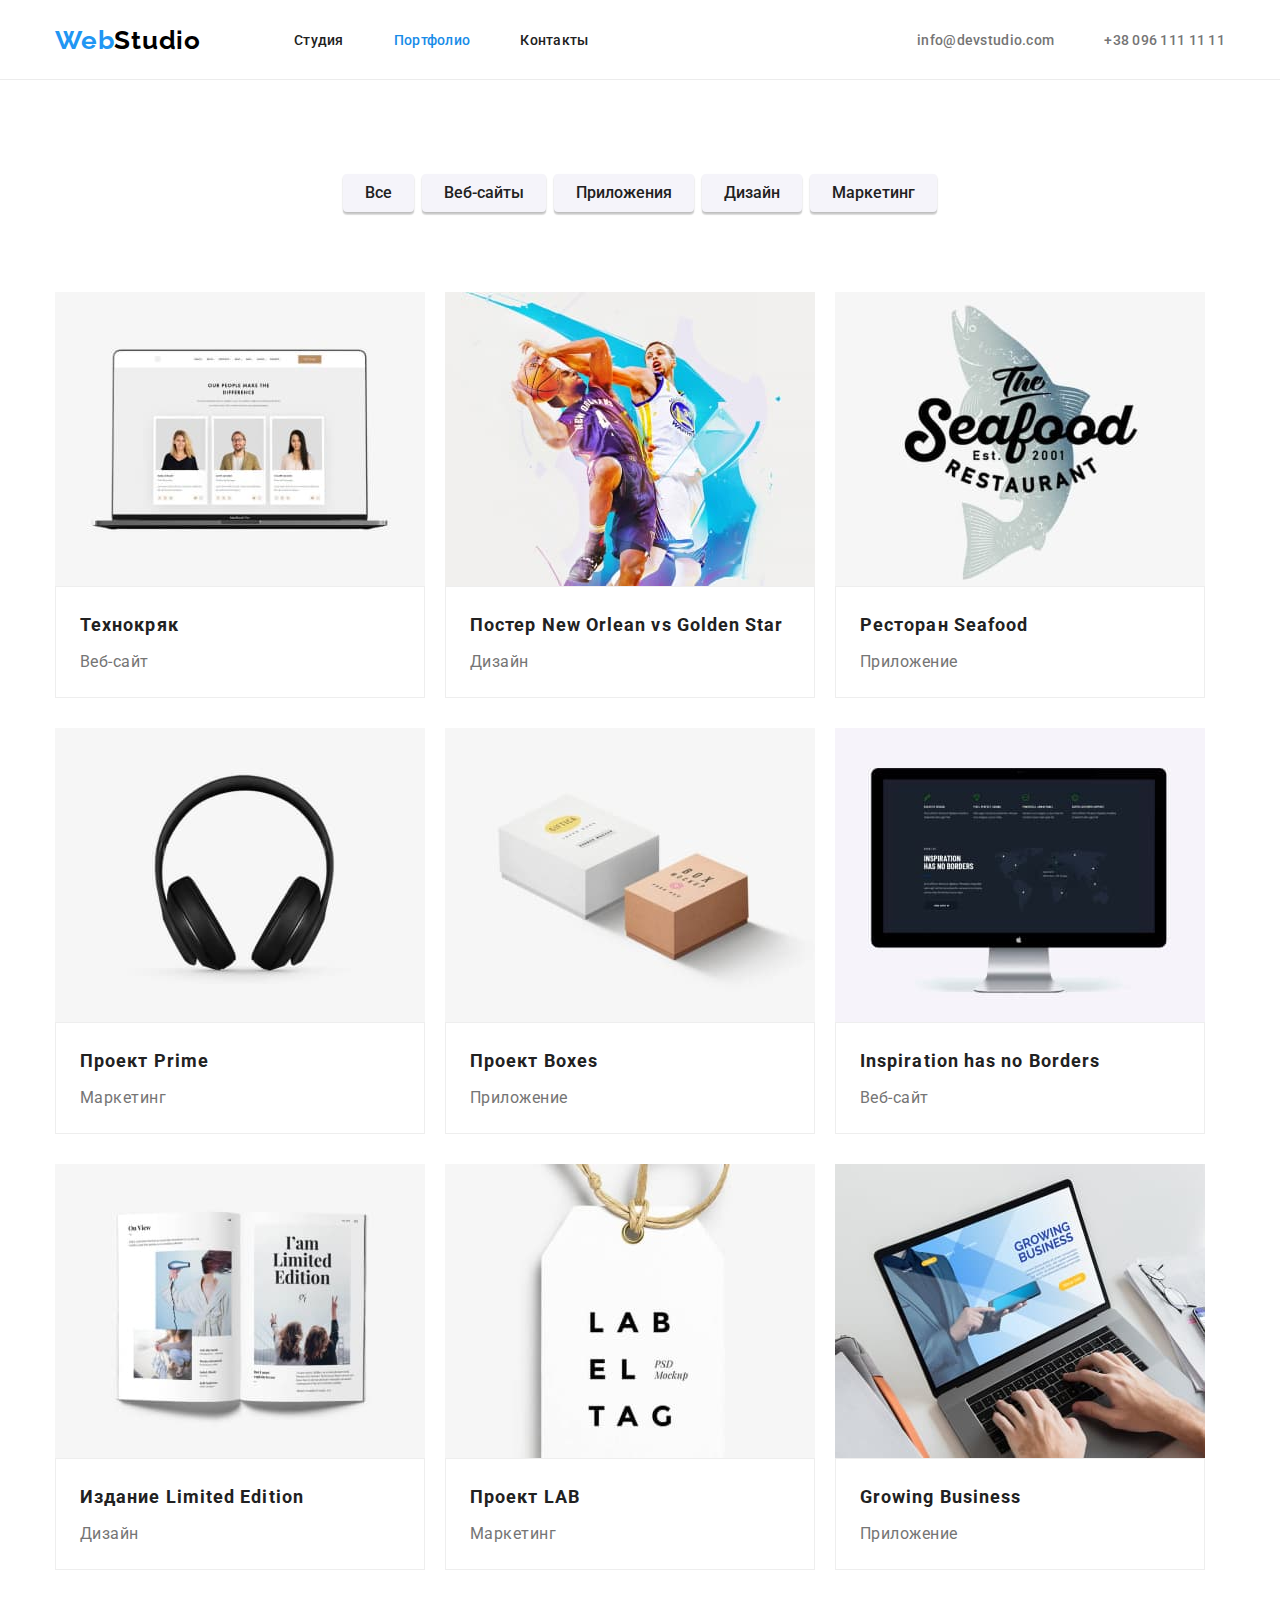
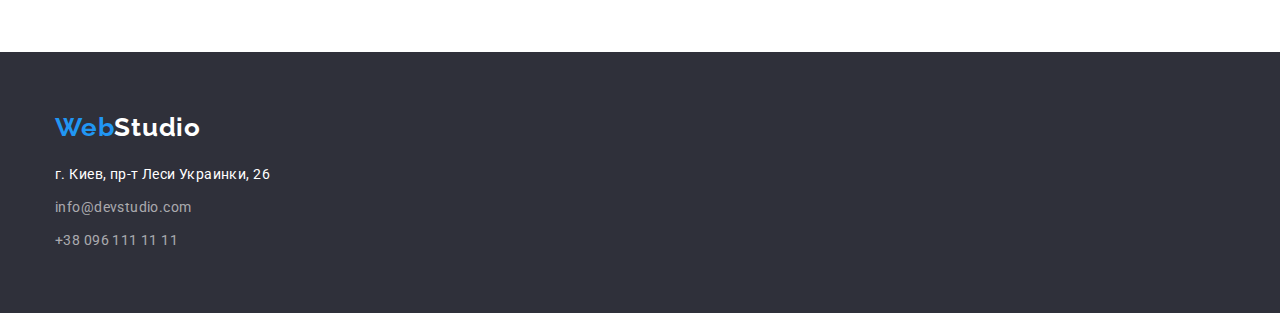
==== commit 67253ea1: "Add files via upload" ====
--- a/portfolio.html
+++ b/portfolio.html
@@ -22,7 +22,7 @@
                         <a class="menu-link link" href="./index.html">Студия</a>
                     </li>
                     <li class="menu-item">
-                        <a class="menu-link link" href="./portfolio.html">Портфолио</a>
+                        <a class="menu-link link current" href="./portfolio.html">Портфолио</a>
                     </li>
                     <li class="menu-item">
                         <a class="menu-link link" href="#contacts">Контакты</a>
@@ -74,7 +74,7 @@
                         <div>
                             <img src="./images/port_3_2(1).jpg" alt="игроки баскетболла" width="370" height="294">
                         </div>
-                        
+                       
                         <div class="cases-div">
                         <h3 class="name-case">Постер <span lang="en">New Orlean vs Golden Star</span></h3>
                         <p class="direction-case">Дизайн</p>
@@ -89,7 +89,7 @@
                         <div>
                             <img src="./images/port_2_3(1).jpg" alt="логотип ресторана" width="370" height="294">
                         </div>
-
+                        
                         <div class="cases-div">
                         <h3 class="name-case">Ресторан <span lang="en">Seafood</span></h3>
                         <p class="direction-case">Приложение</p>
@@ -101,10 +101,7 @@
             <li class="cases-list">
                 
                     <a href="" class="case link">
-                        <div>
-                            <img src="./images/port_4_2(1).jpg" alt="наушники" width="370" height="294">
-                        </div>
-                       
+                        <img src="./images/port_4_2(1).jpg" alt="наушники" width="370" height="294">
                         <div class="cases-div">
                         <h3 class="name-case">Проект <span lang="en">Prime</span></h3>
                         <p class="direction-case">Маркетинг</p>
@@ -116,10 +113,7 @@
             <li class="cases-list">
                 
                     <a href="" class="case link">
-                        <div>
-                            <img src="./images/port_2_2(1).jpg" alt="коробки" width="370" height="294">
-                        </div>
-
+                        <img src="./images/port_2_2(1).jpg" alt="коробки" width="370" height="294">
                         <div class="cases-div">
                         <h3 class="name-case">Проект <span lang="en">Boxes</span></h3>
                         <p class="direction-case">Приложение</p>
@@ -131,10 +125,7 @@
             <li class="cases-list">
                 
                     <a href="" class="case link">
-                        <div>
-                            <img src="./images/port_1_1(1).jpg" alt="монитор" width="370" height="294">
-                        </div>
-                        
+                        <img src="./images/port_1_1(1).jpg" alt="монитор" width="370" height="294">
                         <div class="cases-div">
                         <h3 class="name-case" lang="en">Inspiration has no Borders</h3>
                         <p class="direction-case">Веб-сайт</p>
@@ -146,10 +137,7 @@
             <li class="cases-list">
                 
                     <a href="" class="case link">
-                        <div>
-                            <img src="./images/port_3_1(1).jpg" alt="журнал" width="370" height="294">
-                        </div>
-                       
+                        <img src="./images/port_3_1(1).jpg" alt="журнал" width="370" height="294">
                         <div class="cases-div">
                         <h3 class="name-case">Издание <span lang="en">Limited Edition</span></h3>
                         <p class="direction-case">Дизайн</p>
@@ -161,10 +149,7 @@
             <li class="cases-list">
                 
                     <a href="" class="case link">
-                        <div>
-                            <img src="./images/port_4_1(1).jpg" alt="визитка проекта" width="370" height="294">
-                        </div>
-                        
+                        <img src="./images/port_4_1(1).jpg" alt="визитка проекта" width="370" height="294">
                         <div class="cases-div">
                         <h3 class="name-case">Проект <span lang="en">LAB</span></h3>
                         <p class="direction-case">Маркетинг</p>
@@ -176,18 +161,12 @@
             <li class="cases-list">
                 
                     <a href="" class="case link">
-                        
-                            <div>
-                                <img src="./images/port_2_1(1).jpg" alt="руки на ноутбуке" width="370" height="294">
-                            </div>
-    
-                            <div class="cases-div">
-                            <h3 class="name-case" lang="en">Growing Business</h3>
-                            <p class="direction-case">Приложение</p>
-                            </div>
-                        </a>
-                     
-                      
+                        <img src="./images/port_2_1(1).jpg" alt="руки на ноутбуке" width="370" height="294">
+                        <div class="cases-div">
+                        <h3 class="name-case" lang="en">Growing Business</h3>
+                        <p class="direction-case">Приложение</p>
+                        </div>
+                    </a>
                
             </li>
         </ul>
--- a/css/styles.css
+++ b/css/styles.css
@@ -61,6 +61,9 @@
     max-width: 100%;
     height: auto;
 }
+address{
+    font-style: normal;
+}
 .section{
     padding-top: 94px;
     padding-bottom: 94px;
@@ -68,17 +71,19 @@
 
 .link {
     text-decoration: none;
+    color: inherit;
 }
 
 .list {
     list-style: none;
+    padding-left: 0;
+    margin: 0;
 }
 
 .container{
     width: 1200px;
     margin: 0 auto;
-    padding-left: 15px;
-    padding-right:15px;
+    padding: 0 15px;
     /* outline: 2px solid tomato; */
 }
 /*===========HEADER=========*/
@@ -153,7 +158,9 @@
 .contact-phone-number:focus{
     color: var(--main-color);
 }
-
+.current{
+    color: var(--button-color);
+}
 
 /*vertikal-align: center*/
 
@@ -515,30 +522,14 @@
 
 
 .cases-item{
-    padding-left:0px;
-    padding-top: 50px;
+    margin-top: 50px;
     display:flex;
     flex-wrap: wrap;
 }
 
-.cases-item{
-    
-   
-  
-    
-    margin-left: calc(-1 * 20px);
-    margin-top: calc(-1 * 20px);
-}
-
-.cases-item > .cases-list{
-    flex-basis: calc(100% / 3 - 20px);
-
-  margin-top: 20px;
-}
-
 .cases-div{
    
-background: var(--btn-ftr-color);
+    background: var(--btn-ftr-color);
     border: 1px solid #EEEEEE;
     /* margin-top:30px;
     margin-bottom:30px; */
@@ -548,13 +539,22 @@
     width: 370px;
 }
 
-.cases-list:not(:last-child){
+
+/* .cases-list:not(:last-child){
     margin-right:20px;
+} */
+
+.cases-list:nth-child(3n) {
+    margin-right: 0px;
+}
+.cases-list:nth-last-child(-n * 3) {
+    margin-bottom: 0px;
 }
 
 .cases-list{
     flex-basis: calc(100% / 3 - 30px);   
     margin-top: 30px;
+    margin-right: 20px
     /* margin-bottom: 30px; */
 }
 
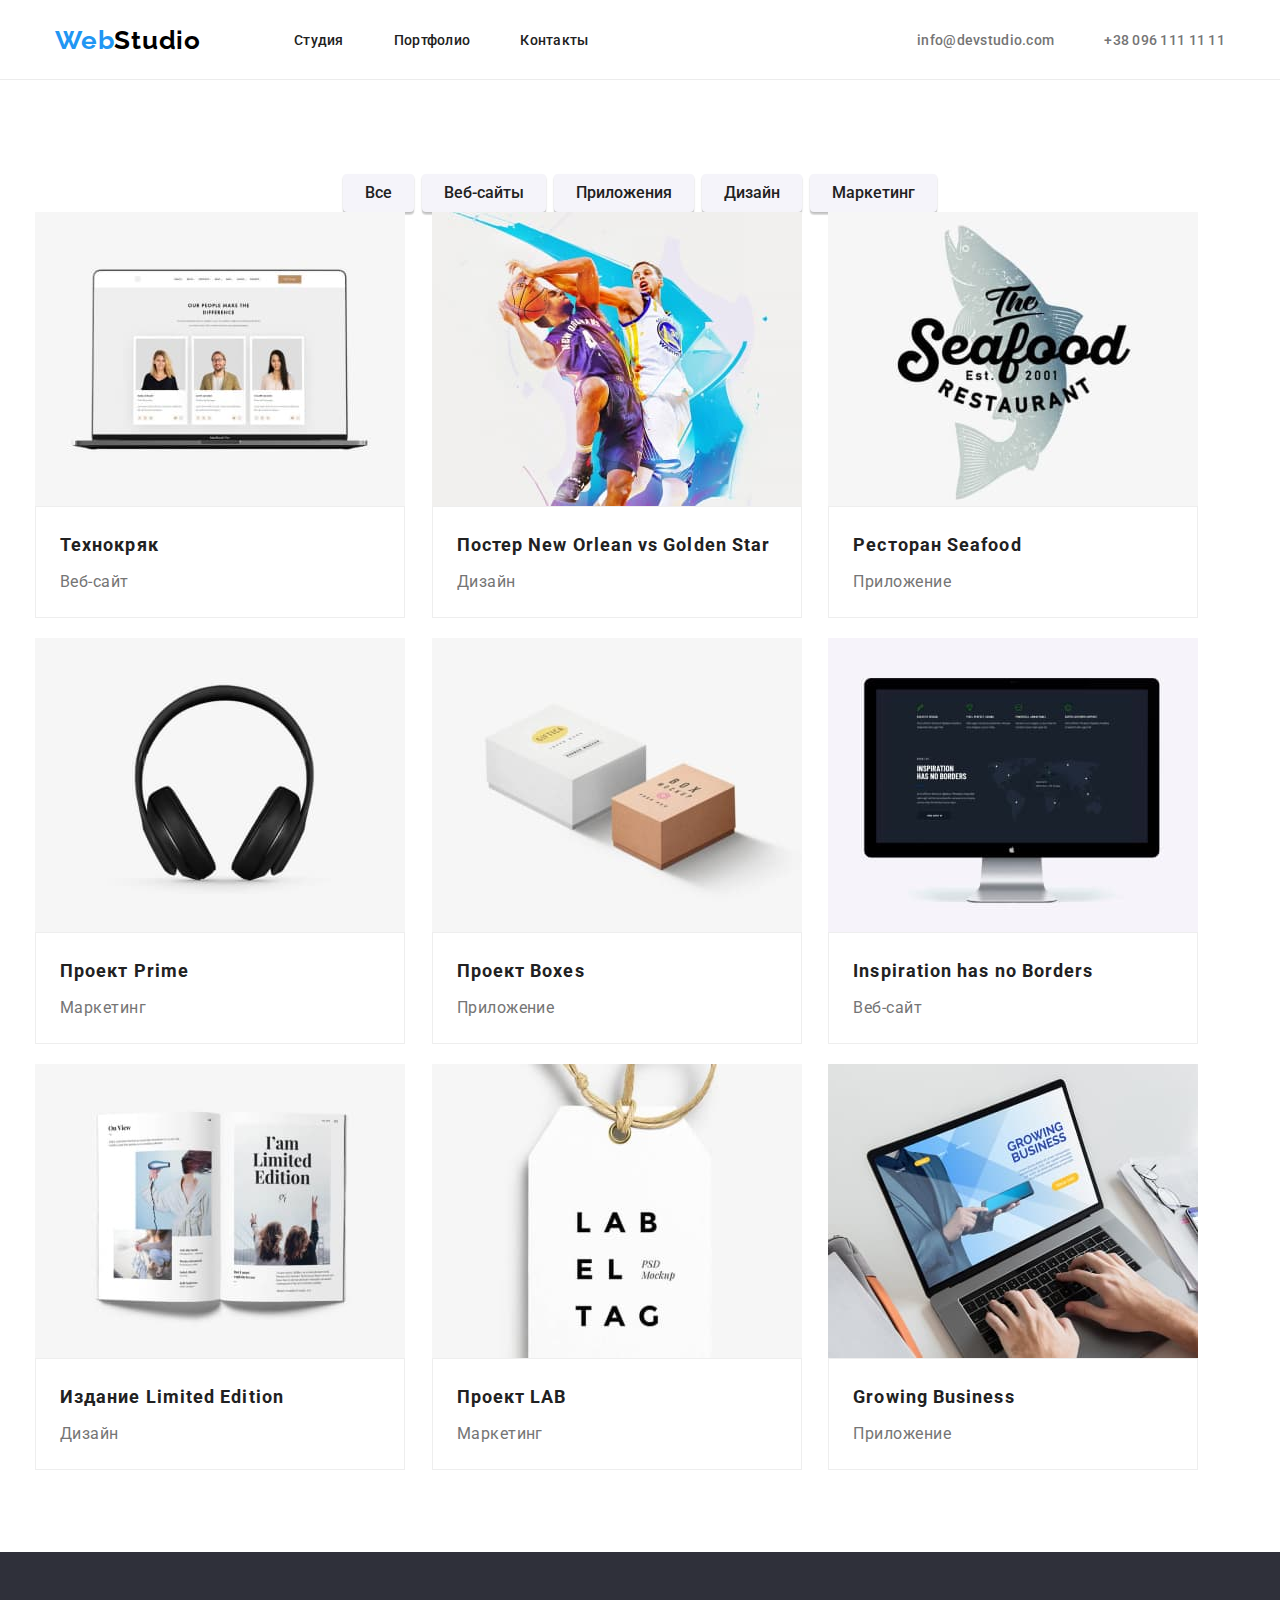
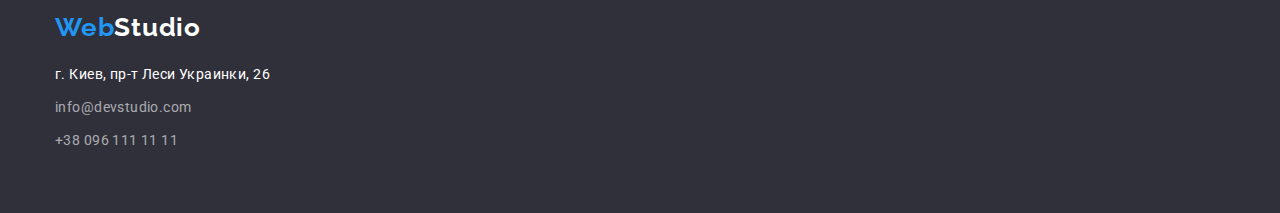
==== commit cef9fb78: "Update portfolio.html" ====
--- a/portfolio.html
+++ b/portfolio.html
@@ -22,7 +22,7 @@
                         <a class="menu-link link" href="./index.html">Студия</a>
                     </li>
                     <li class="menu-item">
-                        <a class="menu-link link current" href="./portfolio.html">Портфолио</a>
+                        <a class="menu-link link" href="./portfolio.html">Портфолио</a>
                     </li>
                     <li class="menu-item">
                         <a class="menu-link link" href="#contacts">Контакты</a>
@@ -74,7 +74,7 @@
                         <div>
                             <img src="./images/port_3_2(1).jpg" alt="игроки баскетболла" width="370" height="294">
                         </div>
-                       
+                        
                         <div class="cases-div">
                         <h3 class="name-case">Постер <span lang="en">New Orlean vs Golden Star</span></h3>
                         <p class="direction-case">Дизайн</p>
@@ -89,7 +89,7 @@
                         <div>
                             <img src="./images/port_2_3(1).jpg" alt="логотип ресторана" width="370" height="294">
                         </div>
-                        
+
                         <div class="cases-div">
                         <h3 class="name-case">Ресторан <span lang="en">Seafood</span></h3>
                         <p class="direction-case">Приложение</p>
@@ -101,7 +101,10 @@
             <li class="cases-list">
                 
                     <a href="" class="case link">
-                        <img src="./images/port_4_2(1).jpg" alt="наушники" width="370" height="294">
+                        <div>
+                            <img src="./images/port_4_2(1).jpg" alt="наушники" width="370" height="294">
+                        </div>
+                       
                         <div class="cases-div">
                         <h3 class="name-case">Проект <span lang="en">Prime</span></h3>
                         <p class="direction-case">Маркетинг</p>
@@ -113,7 +116,10 @@
             <li class="cases-list">
                 
                     <a href="" class="case link">
-                        <img src="./images/port_2_2(1).jpg" alt="коробки" width="370" height="294">
+                        <div>
+                            <img src="./images/port_2_2(1).jpg" alt="коробки" width="370" height="294">
+                        </div>
+
                         <div class="cases-div">
                         <h3 class="name-case">Проект <span lang="en">Boxes</span></h3>
                         <p class="direction-case">Приложение</p>
@@ -125,7 +131,10 @@
             <li class="cases-list">
                 
                     <a href="" class="case link">
-                        <img src="./images/port_1_1(1).jpg" alt="монитор" width="370" height="294">
+                        <div>
+                            <img src="./images/port_1_1(1).jpg" alt="монитор" width="370" height="294">
+                        </div>
+                        
                         <div class="cases-div">
                         <h3 class="name-case" lang="en">Inspiration has no Borders</h3>
                         <p class="direction-case">Веб-сайт</p>
@@ -137,7 +146,10 @@
             <li class="cases-list">
                 
                     <a href="" class="case link">
-                        <img src="./images/port_3_1(1).jpg" alt="журнал" width="370" height="294">
+                        <div>
+                            <img src="./images/port_3_1(1).jpg" alt="журнал" width="370" height="294">
+                        </div>
+                       
                         <div class="cases-div">
                         <h3 class="name-case">Издание <span lang="en">Limited Edition</span></h3>
                         <p class="direction-case">Дизайн</p>
@@ -149,7 +161,10 @@
             <li class="cases-list">
                 
                     <a href="" class="case link">
-                        <img src="./images/port_4_1(1).jpg" alt="визитка проекта" width="370" height="294">
+                        <div>
+                            <img src="./images/port_4_1(1).jpg" alt="визитка проекта" width="370" height="294">
+                        </div>
+                        
                         <div class="cases-div">
                         <h3 class="name-case">Проект <span lang="en">LAB</span></h3>
                         <p class="direction-case">Маркетинг</p>
@@ -161,12 +176,18 @@
             <li class="cases-list">
                 
                     <a href="" class="case link">
-                        <img src="./images/port_2_1(1).jpg" alt="руки на ноутбуке" width="370" height="294">
-                        <div class="cases-div">
-                        <h3 class="name-case" lang="en">Growing Business</h3>
-                        <p class="direction-case">Приложение</p>
-                        </div>
-                    </a>
+                        
+                            <div>
+                                <img src="./images/port_2_1(1).jpg" alt="руки на ноутбуке" width="370" height="294">
+                            </div>
+    
+                            <div class="cases-div">
+                            <h3 class="name-case" lang="en">Growing Business</h3>
+                            <p class="direction-case">Приложение</p>
+                            </div>
+                        </a>
+                     
+                      
                
             </li>
         </ul>
@@ -194,4 +215,4 @@
         </div>
     </footer>
 </body>
-</html>+</html>
--- a/css/styles.css
+++ b/css/styles.css
@@ -527,6 +527,21 @@
     flex-wrap: wrap;
 }
 
+.cases-item{
+    
+   
+  
+    
+    margin-left: calc(-1 * 20px);
+    margin-top: calc(-1 * 20px);
+}
+
+.cases-item > .cases-list{
+    flex-basis: calc(100% / 3 - 20px);
+
+  margin-top: 20px;
+}
+
 .cases-div{
    
     background: var(--btn-ftr-color);
@@ -558,4 +573,4 @@
     /* margin-bottom: 30px; */
 }
 
-/*===========PROJECTS=========*/+/*===========PROJECTS=========*/
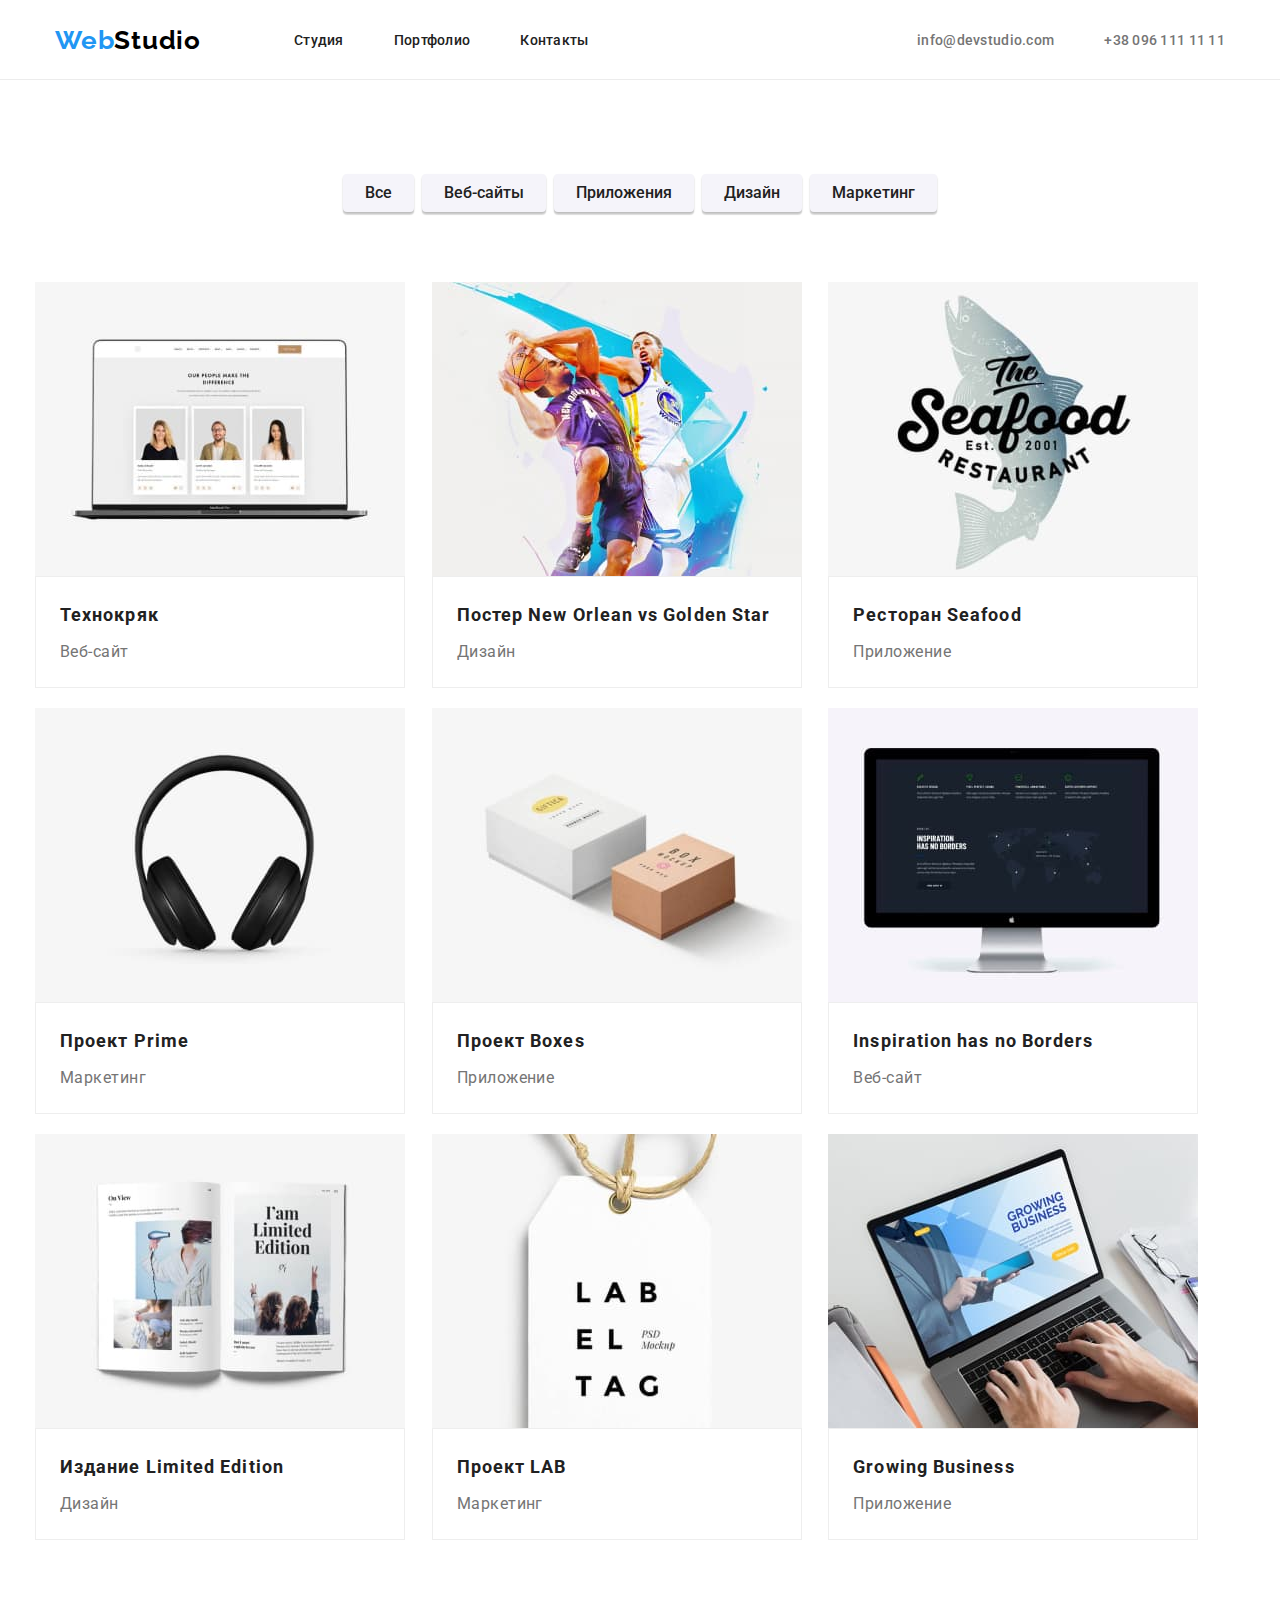
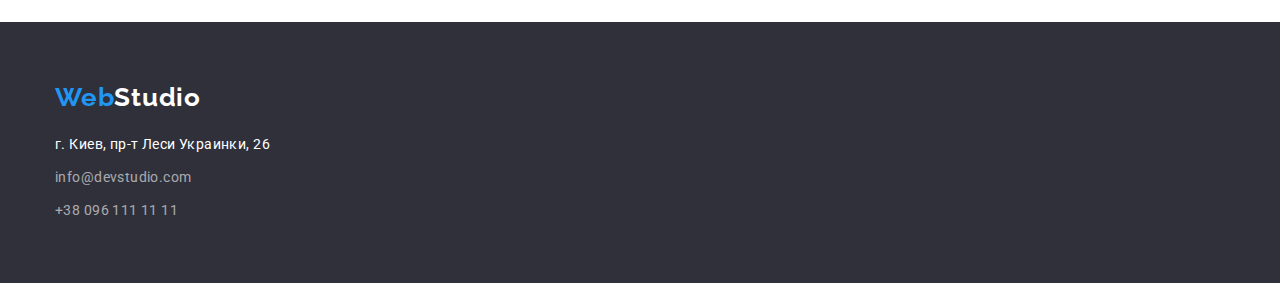
==== commit 4fff8dda: "Add files via upload" ====
--- a/portfolio.html
+++ b/portfolio.html
@@ -1,5 +1,6 @@
 <!DOCTYPE html>
 <html lang="en">
+
 <head>
     <meta charset="UTF-8">
     <meta http-equiv="X-UA-Compatible" content="IE=edge">
@@ -7,10 +8,12 @@
     <title>Document</title>
     <link rel="preconnect" href="https://fonts.googleapis.com">
     <link rel="preconnect" href="https://fonts.gstatic.com" crossorigin>
-    <link href="https://fonts.googleapis.com/css2?family=Raleway:wght@700&family=Roboto:wght@400;500;700;900&display=swap"
+    <link
+        href="https://fonts.googleapis.com/css2?family=Raleway:wght@700&family=Roboto:wght@400;500;700;900&display=swap"
         rel="stylesheet">
     <link rel="stylesheet" href="https://cdn.jsdelivr.net/npm/modern-normalize@1.1.0/modern-normalize.min.css">
     <link rel="stylesheet" href="./css/styles.css">
+
 <body>
     <header class="page-header">
         <div class="container">
@@ -41,156 +44,160 @@
     </header>
     <section class="projects section">
         <div class="container">
-        <h1 class="skills-tittle">Портфолио</h1>
-        <!-- <div class="buttons-list"> -->
+            <h1 class="skills-tittle">Портфолио</h1>
+            <!-- <div class="buttons-list"> -->
             <ul class="projects-directions-list list">
                 <li class="projects-directions-item"><button class="direction-btn link" type="button">Все</button></li>
-                <li class="projects-directions-item"><button class="direction-btn link" type="button">Веб-сайты</button></li>
-                <li class="projects-directions-item"><button class="direction-btn link" type="button">Приложения</button></li>
-                <li class="projects-directions-item"><button class="direction-btn link" type="button">Дизайн</button></li>
-                <li class="projects-directions-item"><button class="direction-btn link" type="button">Маркетинг</button></li>
+                <li class="projects-directions-item"><button class="direction-btn link" type="button">Веб-сайты</button>
+                </li>
+                <li class="projects-directions-item"><button class="direction-btn link"
+                        type="button">Приложения</button></li>
+                <li class="projects-directions-item"><button class="direction-btn link" type="button">Дизайн</button>
+                </li>
+                <li class="projects-directions-item"><button class="direction-btn link" type="button">Маркетинг</button>
+                </li>
             </ul>
-        <!-- </div> -->
-        
-        <ul class="cases-item list">
-            <li class="cases-list">
-                
+            <!-- </div> -->
+
+            <ul class="cases-item list">
+                <li class="cases-list">
+
                     <a href="" class="case link">
                         <div>
                             <img src="./images/port_1_2(1).jpg" alt="ноутбук" width="370" height="294">
                         </div>
-                        
-                        <div class="cases-div">
-                        <h3 class="name-case">Технокряк</h3>
-                        <p class="direction-case">Веб-сайт</p>
-                    </div>
-                    </a>
-                
-               
-            </li>
-            <li class="cases-list">
-                
+
+                        <div class="cases-div">
+                            <h3 class="name-case">Технокряк</h3>
+                            <p class="direction-case">Веб-сайт</p>
+                        </div>
+                    </a>
+
+
+                </li>
+                <li class="cases-list">
+
                     <a href="" class="case link">
                         <div>
                             <img src="./images/port_3_2(1).jpg" alt="игроки баскетболла" width="370" height="294">
                         </div>
-                        
-                        <div class="cases-div">
-                        <h3 class="name-case">Постер <span lang="en">New Orlean vs Golden Star</span></h3>
-                        <p class="direction-case">Дизайн</p>
-                        </div>
-                    </a>
-               
-               
-            </li>
-            <li class="cases-list">
-               
+
+                        <div class="cases-div">
+                            <h3 class="name-case">Постер <span lang="en">New Orlean vs Golden Star</span></h3>
+                            <p class="direction-case">Дизайн</p>
+                        </div>
+                    </a>
+
+
+                </li>
+                <li class="cases-list">
+
                     <a href="" class="case link">
                         <div>
                             <img src="./images/port_2_3(1).jpg" alt="логотип ресторана" width="370" height="294">
                         </div>
 
                         <div class="cases-div">
-                        <h3 class="name-case">Ресторан <span lang="en">Seafood</span></h3>
-                        <p class="direction-case">Приложение</p>
-                        </div>
-                    </a>
-                
-               
-            </li>
-            <li class="cases-list">
-                
+                            <h3 class="name-case">Ресторан <span lang="en">Seafood</span></h3>
+                            <p class="direction-case">Приложение</p>
+                        </div>
+                    </a>
+
+
+                </li>
+                <li class="cases-list">
+
                     <a href="" class="case link">
                         <div>
                             <img src="./images/port_4_2(1).jpg" alt="наушники" width="370" height="294">
                         </div>
-                       
-                        <div class="cases-div">
-                        <h3 class="name-case">Проект <span lang="en">Prime</span></h3>
-                        <p class="direction-case">Маркетинг</p>
-                        </div>
-                    </a>
-                
-                
-            </li>
-            <li class="cases-list">
-                
+
+                        <div class="cases-div">
+                            <h3 class="name-case">Проект <span lang="en">Prime</span></h3>
+                            <p class="direction-case">Маркетинг</p>
+                        </div>
+                    </a>
+
+
+                </li>
+                <li class="cases-list">
+
                     <a href="" class="case link">
                         <div>
                             <img src="./images/port_2_2(1).jpg" alt="коробки" width="370" height="294">
                         </div>
 
                         <div class="cases-div">
-                        <h3 class="name-case">Проект <span lang="en">Boxes</span></h3>
-                        <p class="direction-case">Приложение</p>
-                        </div>
-                    </a>
-              
-               
-            </li>
-            <li class="cases-list">
-                
+                            <h3 class="name-case">Проект <span lang="en">Boxes</span></h3>
+                            <p class="direction-case">Приложение</p>
+                        </div>
+                    </a>
+
+
+                </li>
+                <li class="cases-list">
+
                     <a href="" class="case link">
                         <div>
                             <img src="./images/port_1_1(1).jpg" alt="монитор" width="370" height="294">
                         </div>
-                        
-                        <div class="cases-div">
-                        <h3 class="name-case" lang="en">Inspiration has no Borders</h3>
-                        <p class="direction-case">Веб-сайт</p>
-                        </div>
-                    </a>
-                
-               
-            </li>
-            <li class="cases-list">
-                
+
+                        <div class="cases-div">
+                            <h3 class="name-case" lang="en">Inspiration has no Borders</h3>
+                            <p class="direction-case">Веб-сайт</p>
+                        </div>
+                    </a>
+
+
+                </li>
+                <li class="cases-list">
+
                     <a href="" class="case link">
                         <div>
                             <img src="./images/port_3_1(1).jpg" alt="журнал" width="370" height="294">
                         </div>
-                       
-                        <div class="cases-div">
-                        <h3 class="name-case">Издание <span lang="en">Limited Edition</span></h3>
-                        <p class="direction-case">Дизайн</p>
-                        </div>
-                    </a>
-                
-               
-            </li>
-            <li class="cases-list">
-                
+
+                        <div class="cases-div">
+                            <h3 class="name-case">Издание <span lang="en">Limited Edition</span></h3>
+                            <p class="direction-case">Дизайн</p>
+                        </div>
+                    </a>
+
+
+                </li>
+                <li class="cases-list">
+
                     <a href="" class="case link">
                         <div>
                             <img src="./images/port_4_1(1).jpg" alt="визитка проекта" width="370" height="294">
                         </div>
-                        
-                        <div class="cases-div">
-                        <h3 class="name-case">Проект <span lang="en">LAB</span></h3>
-                        <p class="direction-case">Маркетинг</p>
-                        </div>
-                    </a>
-                
-                
-            </li>
-            <li class="cases-list">
-                
-                    <a href="" class="case link">
-                        
-                            <div>
-                                <img src="./images/port_2_1(1).jpg" alt="руки на ноутбуке" width="370" height="294">
-                            </div>
-    
-                            <div class="cases-div">
+
+                        <div class="cases-div">
+                            <h3 class="name-case">Проект <span lang="en">LAB</span></h3>
+                            <p class="direction-case">Маркетинг</p>
+                        </div>
+                    </a>
+
+
+                </li>
+                <li class="cases-list">
+
+                    <a href="" class="case link">
+
+                        <div>
+                            <img src="./images/port_2_1(1).jpg" alt="руки на ноутбуке" width="370" height="294">
+                        </div>
+
+                        <div class="cases-div">
                             <h3 class="name-case" lang="en">Growing Business</h3>
                             <p class="direction-case">Приложение</p>
-                            </div>
-                        </a>
-                     
-                      
-               
-            </li>
-        </ul>
+                        </div>
+                    </a>
+
+
+
+                </li>
+            </ul>
         </div>
     </section>
     <footer class="footer">
@@ -215,4 +222,5 @@
         </div>
     </footer>
 </body>
-</html>
+
+</html>--- a/css/styles.css
+++ b/css/styles.css
@@ -527,19 +527,19 @@
     flex-wrap: wrap;
 }
 
-.cases-item{
-    
-   
-  
-    
+.cases-item {
+
+
+
+
     margin-left: calc(-1 * 20px);
-    margin-top: calc(-1 * 20px);
-}
-
-.cases-item > .cases-list{
+
+}
+
+.cases-item>.cases-list {
     flex-basis: calc(100% / 3 - 20px);
 
-  margin-top: 20px;
+    margin-top: 20px;
 }
 
 .cases-div{
@@ -573,4 +573,4 @@
     /* margin-bottom: 30px; */
 }
 
-/*===========PROJECTS=========*/
+/*===========PROJECTS=========*/